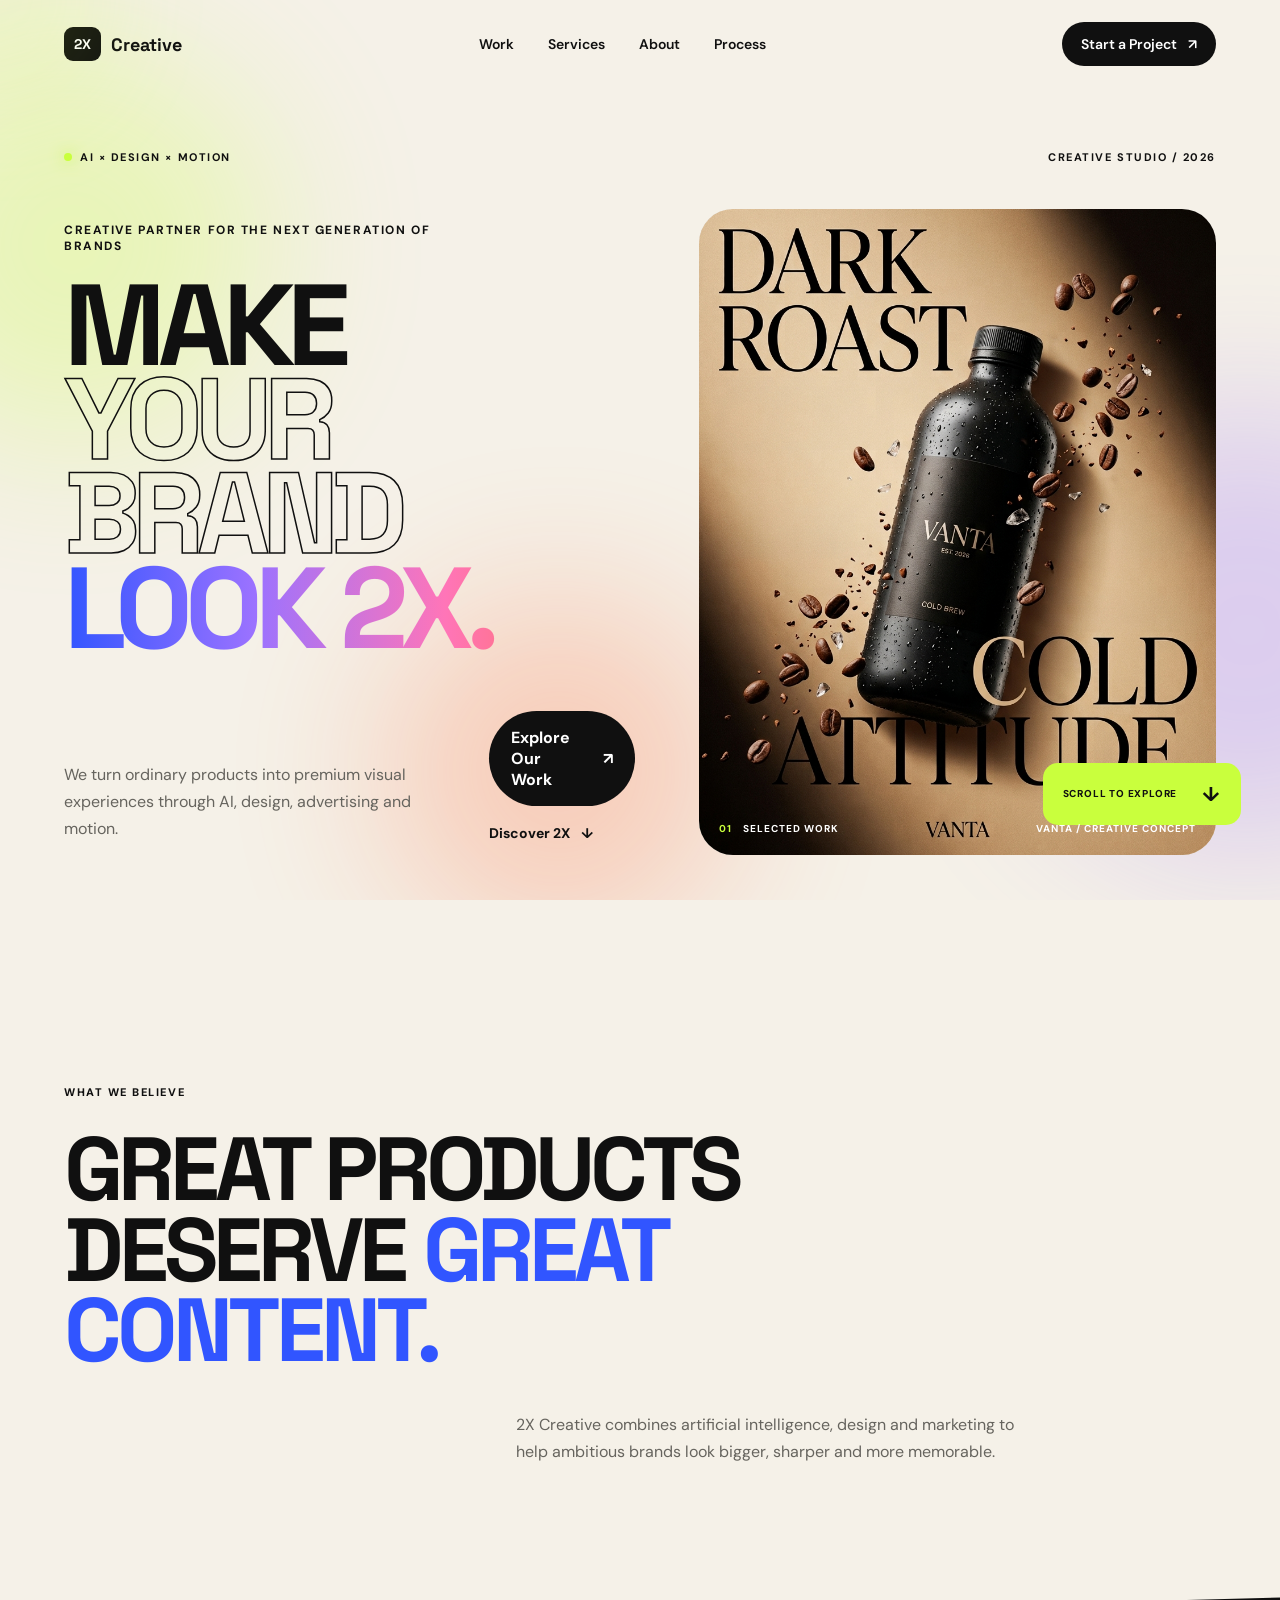
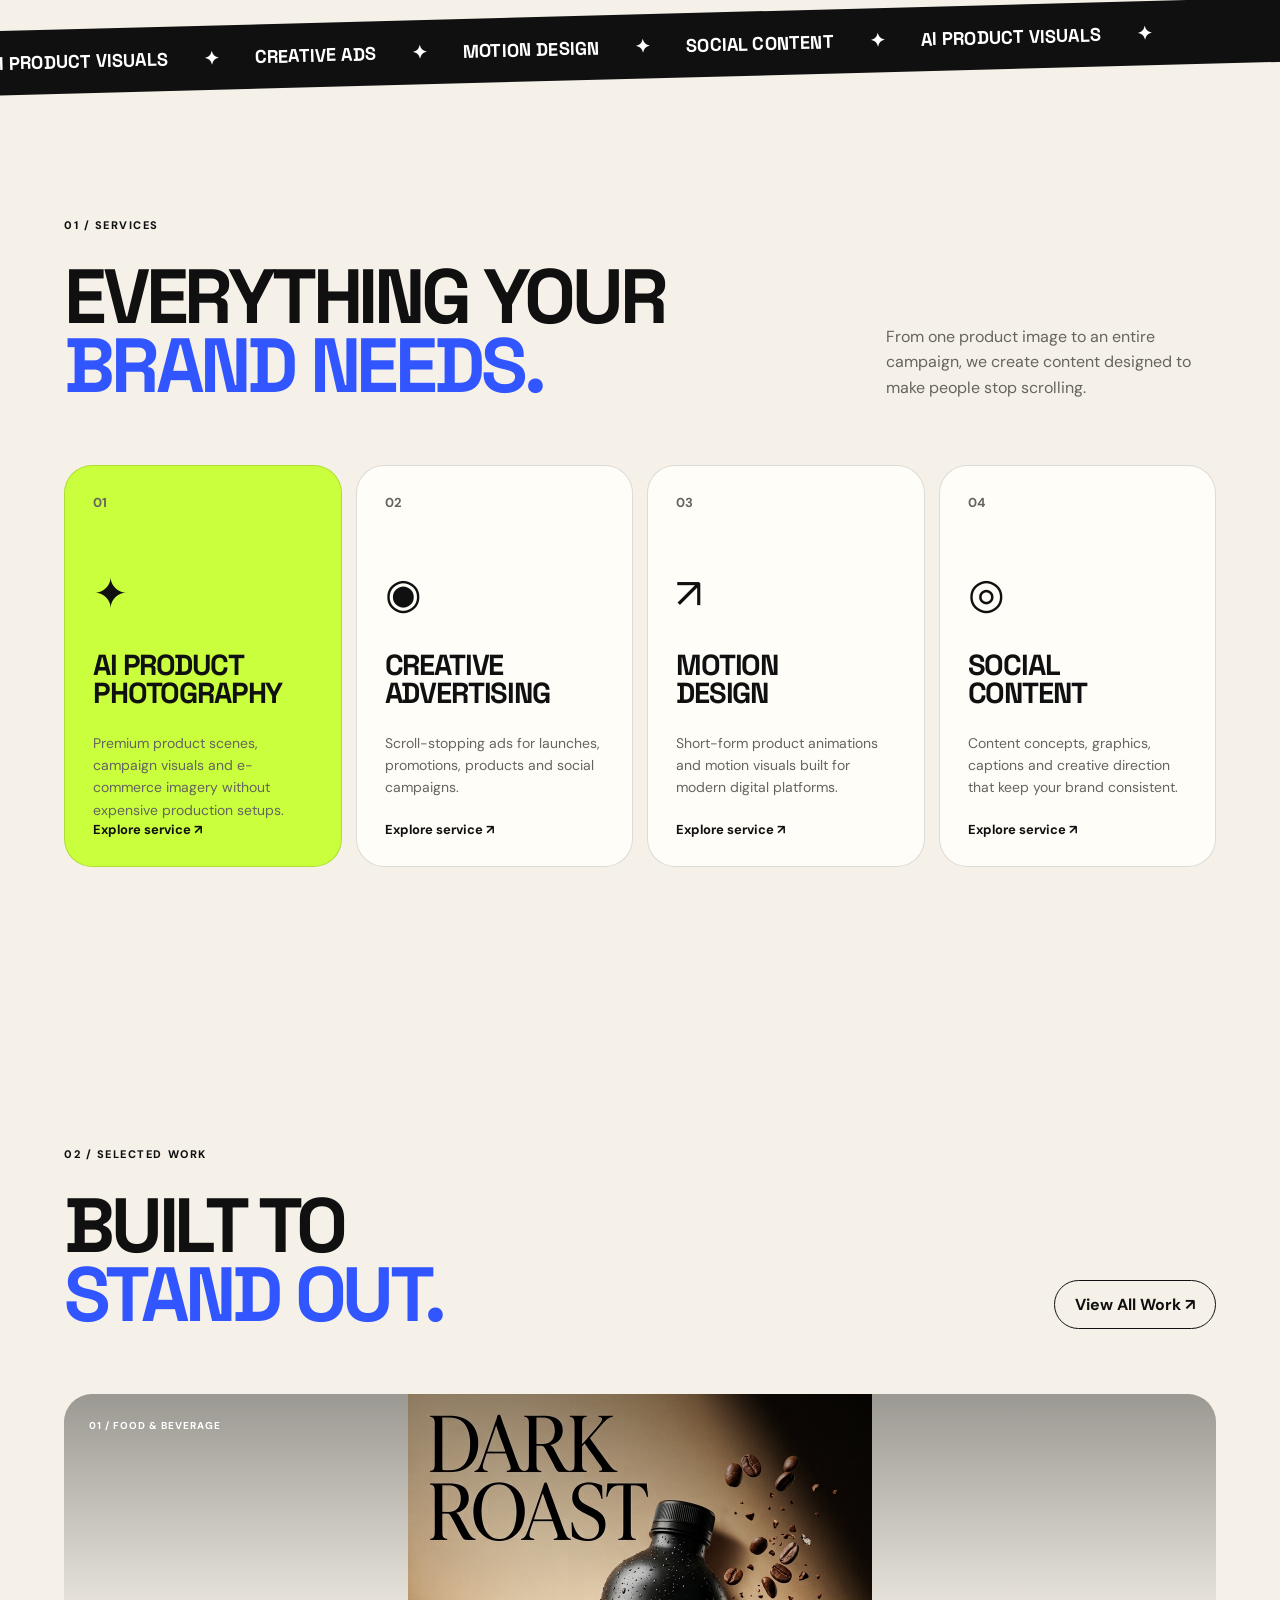
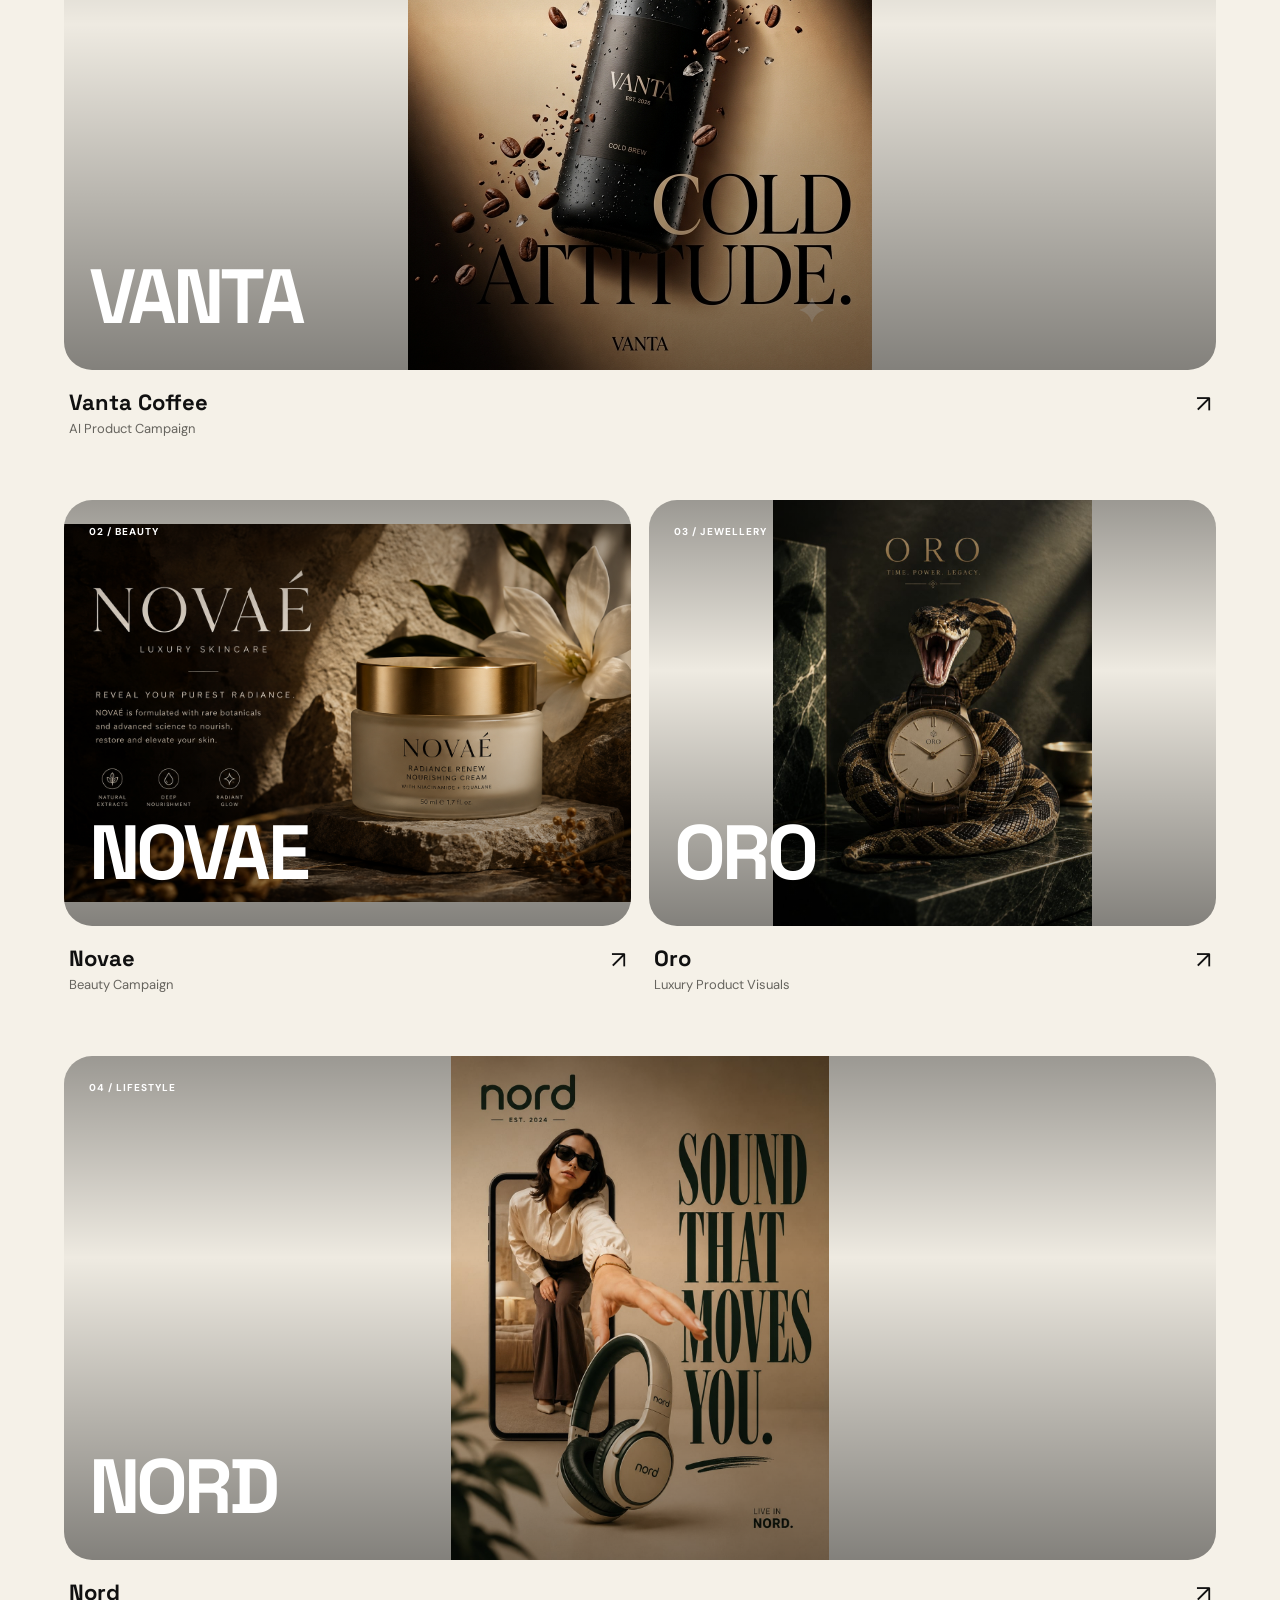
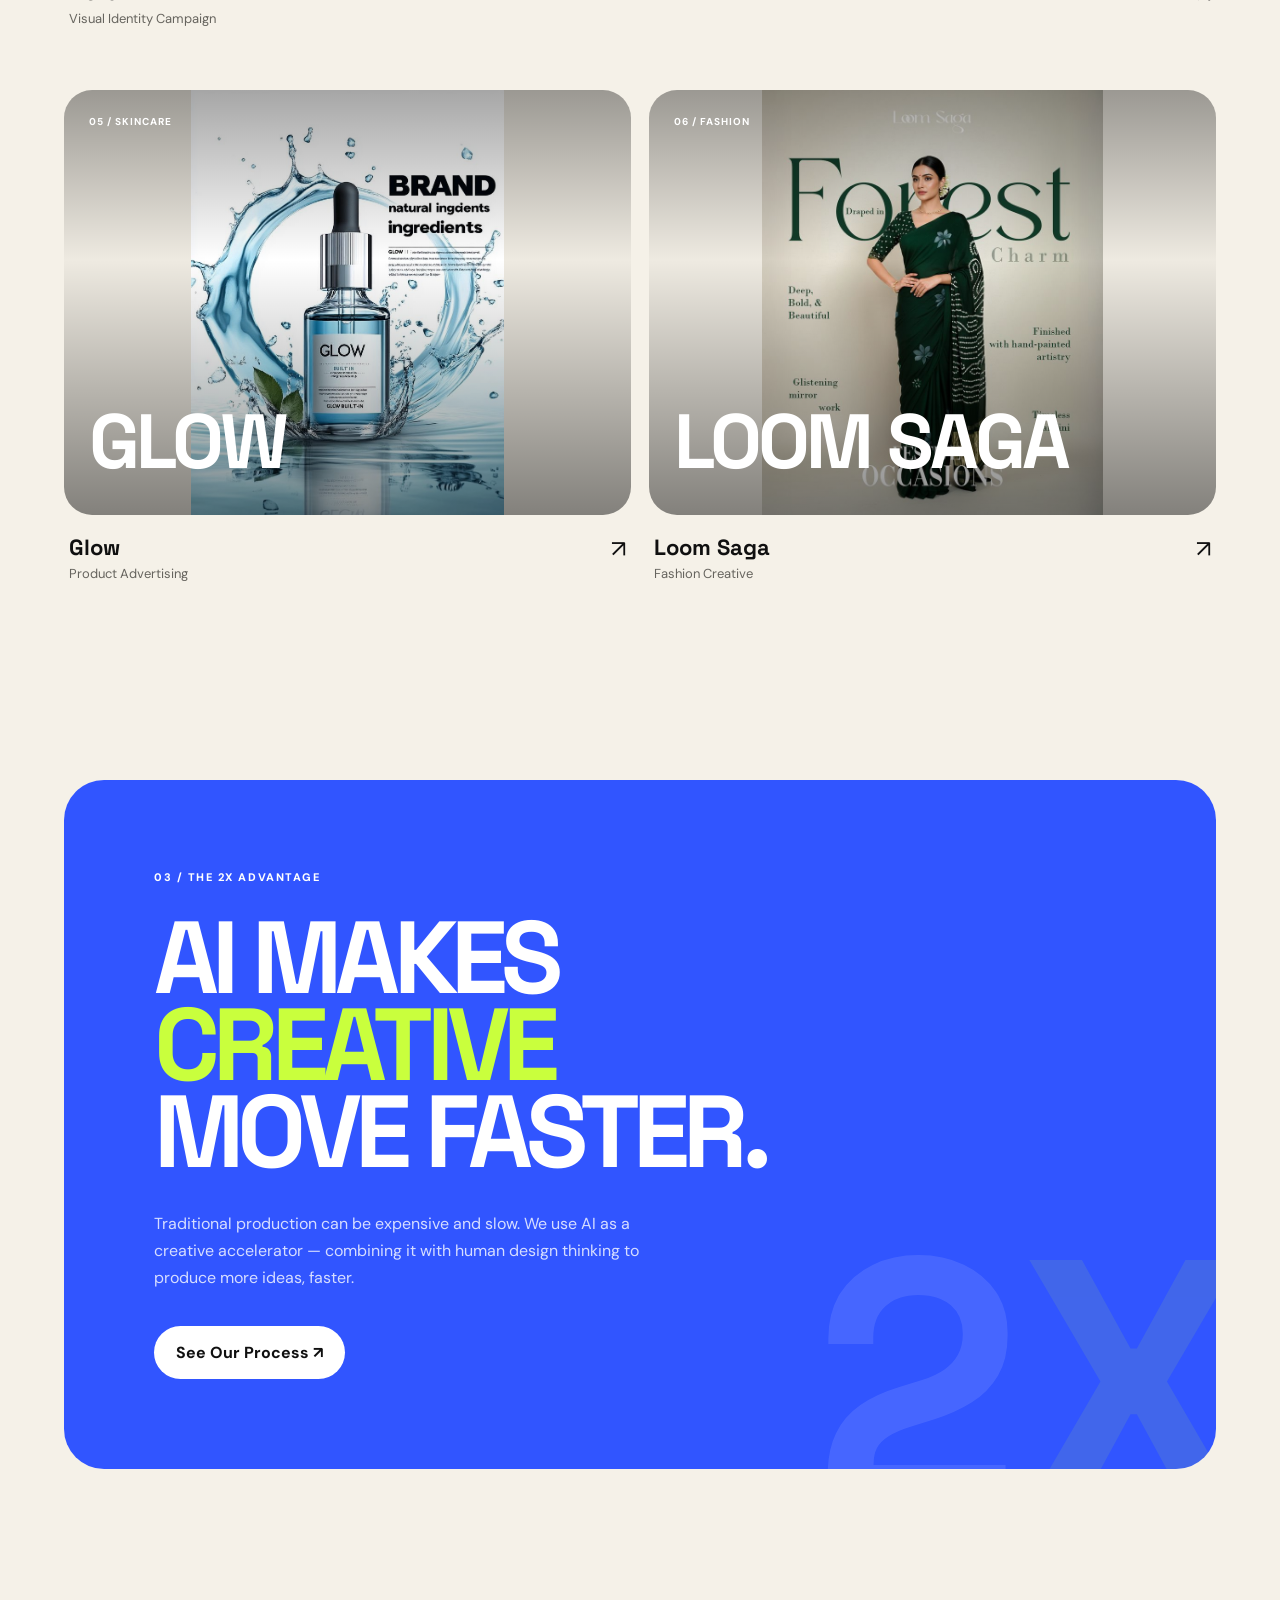
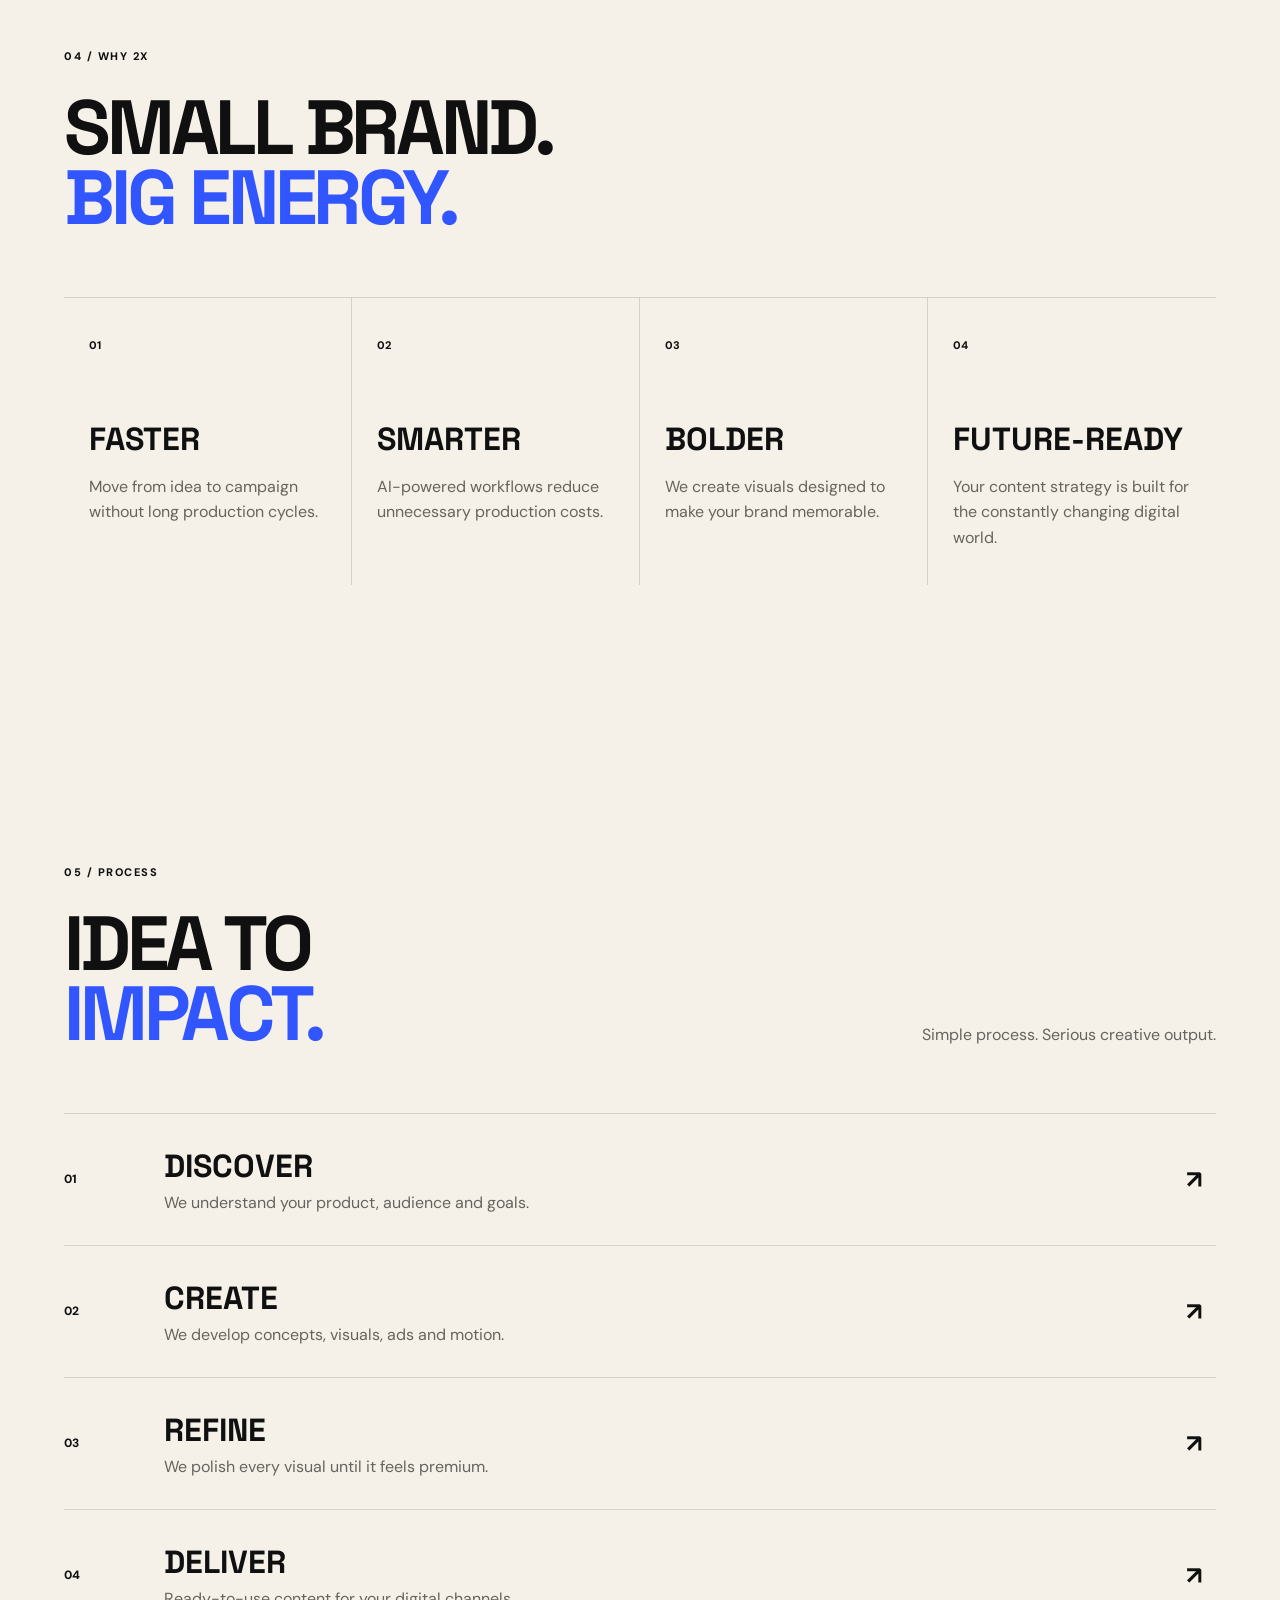
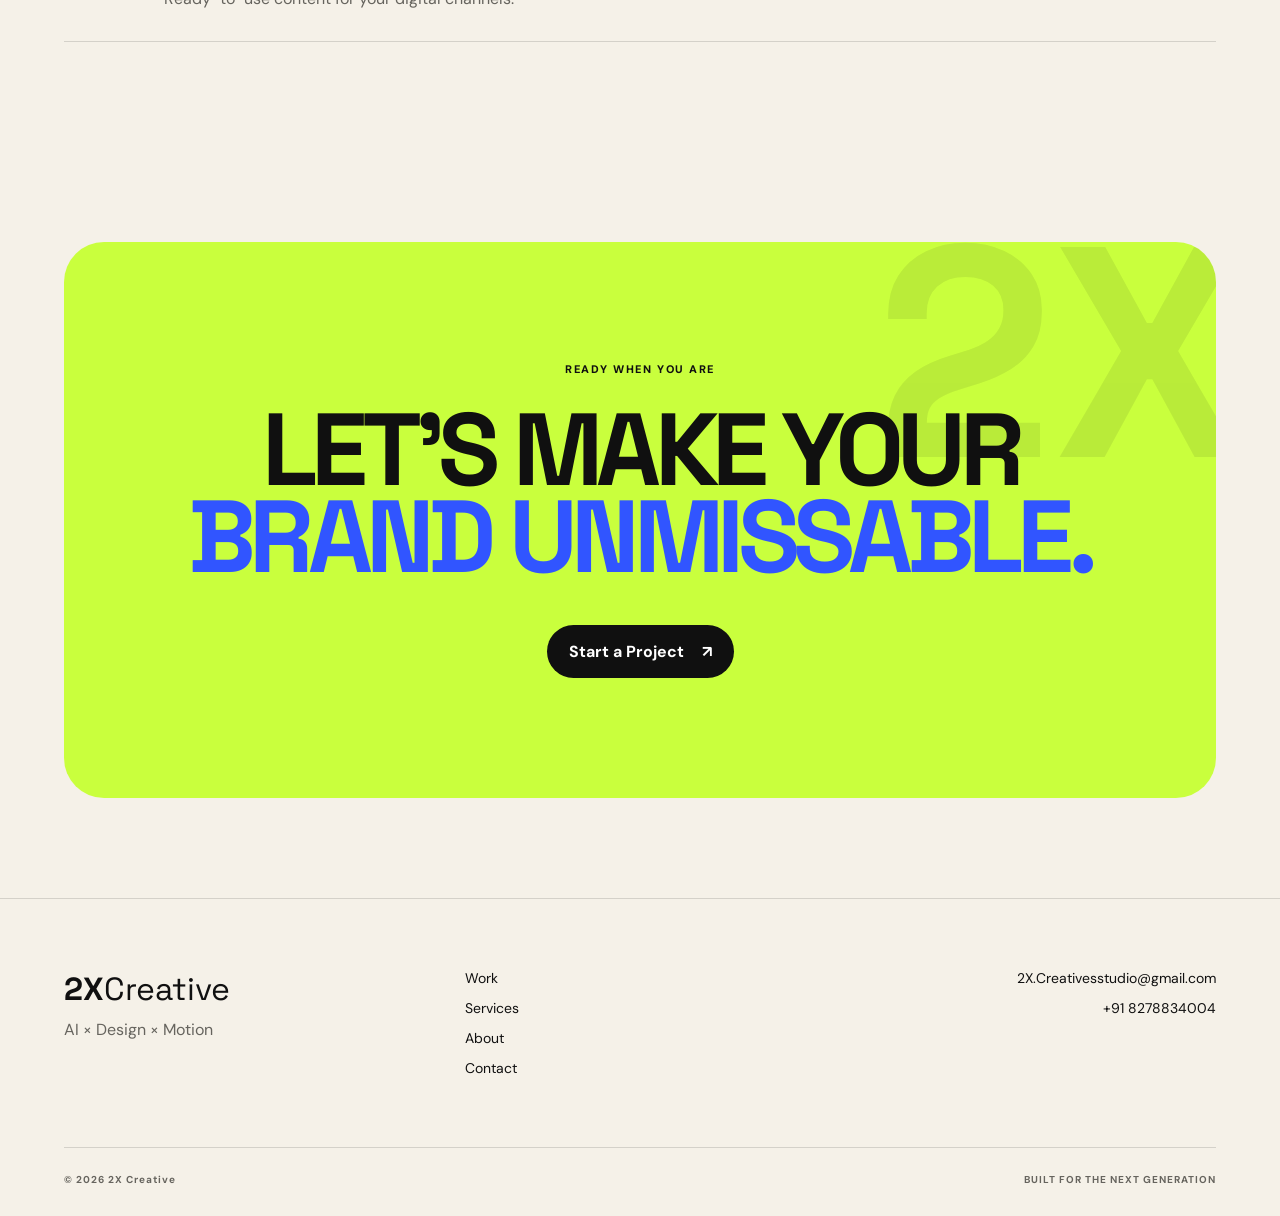
==== index.html @ 7e319ab5 "Initial 2X Creative website" ====
<!DOCTYPE html>
<html lang="en">
<head>
    <meta charset="UTF-8">
    <meta name="viewport" content="width=device-width, initial-scale=1.0">

    <title>2X Creative — Make Your Brand Look 2X</title>

    <meta name="description"
        content="2X Creative creates premium AI-powered product visuals, advertising, motion and social content for ambitious brands.">

    <link rel="stylesheet" href="style.css">

    <link rel="preconnect" href="https://fonts.googleapis.com">
    <link rel="preconnect" href="https://fonts.gstatic.com" crossorigin>

    <link href="https://fonts.googleapis.com/css2?family=DM+Sans:wght@400;500;600;700&family=Space+Grotesk:wght@400;500;600;700&display=swap"
        rel="stylesheet">
</head>

<body>

<!-- BACKGROUND -->
<div class="page-bg">
    <div class="gradient-orb orb-one"></div>
    <div class="gradient-orb orb-two"></div>
    <div class="gradient-orb orb-three"></div>
</div>

<div class="cursor-glow"></div>


<!-- NAVBAR -->
<header class="navbar">

    <a href="index.html" class="brand">
        <span class="brand-mark">2X</span>
        <span class="brand-name">Creative</span>
    </a>

    <nav class="nav-links">
        <a href="Pages/work.html">Work</a>
        <a href="Pages/services.html">Services</a>
        <a href="Pages/about.html">About</a>
        <a href="Pages/process.html">Process</a>
    </nav>

    <a href="Pages/contact.html" class="nav-cta">
        Start a Project <span>↗</span>
    </a>

    <button class="menu-button" aria-label="Open menu">
        <span></span>
        <span></span>
    </button>

</header>


<!-- MOBILE MENU -->
<div class="mobile-menu">

    <a href="Pages/work.html">Work</a>
    <a href="Pages/services.html">Services</a>
    <a href="Pages/about.html">About</a>
    <a href="Pages/process.html">Process</a>
    <a href="Pages/contact.html">Start a Project ↗</a>

</div>


<main>

<!-- HERO -->
<section class="hero">

    <div class="hero-top">

        <div class="eyebrow">
            <span class="status-dot"></span>
            AI × DESIGN × MOTION
        </div>

        <div class="hero-location">
            CREATIVE STUDIO / 2026
        </div>

    </div>


    <div class="hero-main">

        <div class="hero-copy">

            <p class="hero-kicker">
                CREATIVE PARTNER FOR THE NEXT GENERATION OF BRANDS
            </p>

            <h1 class="hero-title">
                MAKE
                <span class="outline">YOUR BRAND</span>
                <span class="gradient-text">LOOK 2X.</span>
            </h1>


            <div class="hero-bottom">

                <p class="hero-description">
                    We turn ordinary products into premium visual experiences
                    through AI, design, advertising and motion.
                </p>

                <div class="hero-actions">

                    <a href="Pages/work.html" class="button button-dark">
                        Explore Our Work
                        <span>↗</span>
                    </a>

                    <a href="#services" class="text-link">
                        Discover 2X
                        <span>↓</span>
                    </a>

                </div>

            </div>

        </div>


        <!-- HERO IMAGE -->
        <div class="hero-visual">

            <div class="hero-image-frame">

                <img
                    src="Assets/vanta/hero.png"
                    alt="Vanta Coffee creative campaign"
                    class="hero-image"
                >

                <div class="image-label image-label-left">
                    <span>01</span>
                    SELECTED WORK
                </div>

                <div class="image-label image-label-right">
                    VANTA / CREATIVE CONCEPT
                </div>

            </div>


            <div class="hero-floating-card">
                <span>SCROLL TO EXPLORE</span>
                <span class="scroll-arrow">↓</span>
            </div>

        </div>

    </div>

</section>



<!-- BIG STATEMENT -->
<section class="statement reveal">

    <p class="section-label">WHAT WE BELIEVE</p>

    <h2>
        GREAT PRODUCTS
        DESERVE
        <span>GREAT CONTENT.</span>
    </h2>

    <p class="statement-description">
        2X Creative combines artificial intelligence, design and marketing
        to help ambitious brands look bigger, sharper and more memorable.
    </p>

</section>



<!-- MARQUEE -->
<section class="marquee">

    <div class="marquee-track">

        <span>AI PRODUCT VISUALS</span>
        <span>✦</span>
        <span>CREATIVE ADS</span>
        <span>✦</span>
        <span>MOTION DESIGN</span>
        <span>✦</span>
        <span>SOCIAL CONTENT</span>
        <span>✦</span>
        <span>AI PRODUCT VISUALS</span>
        <span>✦</span>

    </div>

</section>



<!-- SERVICES -->
<section class="services-section reveal" id="services">

    <div class="section-heading">

        <div>
            <p class="section-label">01 / SERVICES</p>

            <h2>
                EVERYTHING YOUR
                <span>BRAND NEEDS.</span>
            </h2>
        </div>

        <p class="section-side-text">
            From one product image to an entire campaign,
            we create content designed to make people stop scrolling.
        </p>

    </div>


    <div class="services-grid">

        <article class="service-card service-card-large">

            <div class="service-number">01</div>

            <div class="service-icon">✦</div>

            <h3>AI PRODUCT<br>PHOTOGRAPHY</h3>

            <p>
                Premium product scenes, campaign visuals and
                e-commerce imagery without expensive production setups.
            </p>

            <a href="Pages/services.html">
                Explore service ↗
            </a>

        </article>


        <article class="service-card">

            <div class="service-number">02</div>

            <div class="service-icon">◉</div>

            <h3>CREATIVE<br>ADVERTISING</h3>

            <p>
                Scroll-stopping ads for launches, promotions,
                products and social campaigns.
            </p>

            <a href="Pages/services.html">
                Explore service ↗
            </a>

        </article>


        <article class="service-card">

            <div class="service-number">03</div>

            <div class="service-icon">↗</div>

            <h3>MOTION<br>DESIGN</h3>

            <p>
                Short-form product animations and motion visuals
                built for modern digital platforms.
            </p>

            <a href="Pages/services.html">
                Explore service ↗
            </a>

        </article>


        <article class="service-card">

            <div class="service-number">04</div>

            <div class="service-icon">◎</div>

            <h3>SOCIAL<br>CONTENT</h3>

            <p>
                Content concepts, graphics, captions and creative
                direction that keep your brand consistent.
            </p>

            <a href="Pages/services.html">
                Explore service ↗
            </a>

        </article>

    </div>

</section>



<!-- WORK -->
<section class="work-section reveal">

    <div class="section-heading">

        <div>
            <p class="section-label">02 / SELECTED WORK</p>

            <h2>
                BUILT TO
                <span>STAND OUT.</span>
            </h2>
        </div>

        <a href="Pages/work.html" class="outline-button">
            View All Work ↗
        </a>

    </div>


    <div class="portfolio-grid">


        <!-- VANTA -->
        <a href="Pages/Vanta.html" class="portfolio-card portfolio-large">

            <div class="portfolio-image">

                <img
                    src="Assets/vanta/hero.png"
                    alt="Vanta Coffee campaign"
                >

                <div class="portfolio-overlay">

                    <span>01 / FOOD & BEVERAGE</span>

                    <strong>VANTA</strong>

                </div>

            </div>

            <div class="portfolio-info">

                <div>
                    <h3>Vanta Coffee</h3>
                    <p>AI Product Campaign</p>
                </div>

                <span>↗</span>

            </div>

        </a>



        <!-- NOVAE -->
        <a href="Pages/novae.html" class="portfolio-card">

            <div class="portfolio-image">

                <img
                    src="Assets/novae/hero.png"
                    alt="Novae campaign"
                >

                <div class="portfolio-overlay">

                    <span>02 / BEAUTY</span>

                    <strong>NOVAE</strong>

                </div>

            </div>

            <div class="portfolio-info">

                <div>
                    <h3>Novae</h3>
                    <p>Beauty Campaign</p>
                </div>

                <span>↗</span>

            </div>

        </a>



        <!-- ORO -->
        <a href="Pages/Oro.html" class="portfolio-card">

            <div class="portfolio-image">

                <img
                    src="Assets/oro/ORO.jpeg"
                    alt="Oro campaign"
                >

                <div class="portfolio-overlay">

                    <span>03 / JEWELLERY</span>

                    <strong>ORO</strong>

                </div>

            </div>

            <div class="portfolio-info">

                <div>
                    <h3>Oro</h3>
                    <p>Luxury Product Visuals</p>
                </div>

                <span>↗</span>

            </div>

        </a>



        <!-- NORD -->
        <a href="Pages/Nord.html" class="portfolio-card portfolio-wide">

            <div class="portfolio-image">

                <img
                    src="Assets/nord/hero.jpeg"
                    alt="Nord campaign"
                >

                <div class="portfolio-overlay">

                    <span>04 / LIFESTYLE</span>

                    <strong>NORD</strong>

                </div>

            </div>

            <div class="portfolio-info">

                <div>
                    <h3>Nord</h3>
                    <p>Visual Identity Campaign</p>
                </div>

                <span>↗</span>

            </div>

        </a>



        <!-- GLOW -->
        <a href="Pages/Glow.html" class="portfolio-card">

            <div class="portfolio-image">

                <img
                    src="Assets/glow/hero.jpg"
                    alt="Glow campaign"
                >

                <div class="portfolio-overlay">

                    <span>05 / SKINCARE</span>

                    <strong>GLOW</strong>

                </div>

            </div>

            <div class="portfolio-info">

                <div>
                    <h3>Glow</h3>
                    <p>Product Advertising</p>
                </div>

                <span>↗</span>

            </div>

        </a>



        <!-- LOOM SAGA -->
        <a href="Pages/Loom saga.html" class="portfolio-card">

            <div class="portfolio-image">

                <img
                    src="Assets/loom saga/hero.jpg"
                    alt="Loom Saga campaign"
                >

                <div class="portfolio-overlay">

                    <span>06 / FASHION</span>

                    <strong>LOOM SAGA</strong>

                </div>

            </div>

            <div class="portfolio-info">

                <div>
                    <h3>Loom Saga</h3>
                    <p>Fashion Creative</p>
                </div>

                <span>↗</span>

            </div>

        </a>

    </div>

</section>



<!-- AI ADVANTAGE -->
<section class="ai-section reveal">

    <div class="ai-content">

        <p class="section-label">03 / THE 2X ADVANTAGE</p>

        <h2>
            AI MAKES
            <span>CREATIVE</span>
            MOVE FASTER.
        </h2>

        <p>
            Traditional production can be expensive and slow.
            We use AI as a creative accelerator — combining it with
            human design thinking to produce more ideas, faster.
        </p>

        <a href="Pages/process.html" class="button button-light">
            See Our Process ↗
        </a>

    </div>


    <div class="ai-number">
        2<span>X</span>
    </div>

</section>



<!-- WHY 2X -->
<section class="why-section reveal">

    <div class="section-heading">

        <div>
            <p class="section-label">04 / WHY 2X</p>

            <h2>
                SMALL BRAND.
                <span>BIG ENERGY.</span>
            </h2>
        </div>

    </div>


    <div class="why-grid">

        <div class="why-card">

            <span>01</span>

            <h3>FASTER</h3>

            <p>
                Move from idea to campaign without long production cycles.
            </p>

        </div>


        <div class="why-card">

            <span>02</span>

            <h3>SMARTER</h3>

            <p>
                AI-powered workflows reduce unnecessary production costs.
            </p>

        </div>


        <div class="why-card">

            <span>03</span>

            <h3>BOLDER</h3>

            <p>
                We create visuals designed to make your brand memorable.
            </p>

        </div>


        <div class="why-card">

            <span>04</span>

            <h3>FUTURE-READY</h3>

            <p>
                Your content strategy is built for the constantly changing
                digital world.
            </p>

        </div>

    </div>

</section>



<!-- PROCESS -->
<section class="process-section reveal">

    <div class="section-heading">

        <div>
            <p class="section-label">05 / PROCESS</p>

            <h2>
                IDEA TO
                <span>IMPACT.</span>
            </h2>
        </div>

        <p class="section-side-text">
            Simple process. Serious creative output.
        </p>

    </div>


    <div class="process-list">

        <div class="process-item">

            <span>01</span>

            <div>
                <h3>DISCOVER</h3>
                <p>
                    We understand your product, audience and goals.
                </p>
            </div>

            <strong>↗</strong>

        </div>


        <div class="process-item">

            <span>02</span>

            <div>
                <h3>CREATE</h3>
                <p>
                    We develop concepts, visuals, ads and motion.
                </p>
            </div>

            <strong>↗</strong>

        </div>


        <div class="process-item">

            <span>03</span>

            <div>
                <h3>REFINE</h3>
                <p>
                    We polish every visual until it feels premium.
                </p>
            </div>

            <strong>↗</strong>

        </div>


        <div class="process-item">

            <span>04</span>

            <div>
                <h3>DELIVER</h3>
                <p>
                    Ready-to-use content for your digital channels.
                </p>
            </div>

            <strong>↗</strong>

        </div>

    </div>

</section>



<!-- CTA -->
<section class="final-cta reveal">

    <div class="cta-decoration">2X</div>

    <p class="section-label">READY WHEN YOU ARE</p>

    <h2>
        LET'S MAKE YOUR
        <span>BRAND UNMISSABLE.</span>
    </h2>

    <a href="Pages/contact.html" class="button button-dark">
        Start a Project
        <span>↗</span>
    </a>

</section>

</main>



<!-- FOOTER -->
<footer class="footer">

    <div class="footer-top">

        <div>

            <div class="footer-brand">
                2X<span>Creative</span>
            </div>

            <p>
                AI × Design × Motion
            </p>

        </div>


        <div class="footer-links">

            <a href="Pages/work.html">Work</a>
            <a href="Pages/services.html">Services</a>
            <a href="Pages/about.html">About</a>
            <a href="Pages/contact.html">Contact</a>

        </div>


        <div class="footer-contact">

            <a href="mailto:2X.Creativesstudio@gmail.com">
                2X.Creativesstudio@gmail.com
            </a>

            <a href="tel:8278834004">
                +91 8278834004
            </a>

        </div>

    </div>


    <div class="footer-bottom">

        <span>
            © <span id="year"></span> 2X Creative
        </span>

        <span>
            BUILT FOR THE NEXT GENERATION
        </span>

    </div>

</footer>


<script src="script.js"></script>

</body>
</html>
---- style.css ----
:root {
    --bg: #f5f1e8;
    --paper: #fffdf8;
    --ink: #101010;
    --muted: #66645e;
    --line: rgba(16,16,16,.14);

    --lime: #c9ff3d;
    --blue: #3155ff;
    --orange: #ff7043;
    --violet: #9b72ff;
    --pink: #ff75b8;

    --radius: 28px;
    --radius-small: 16px;

    --font-body: "DM Sans", sans-serif;
    --font-display: "Space Grotesk", sans-serif;
}


* {
    margin: 0;
    padding: 0;
    box-sizing: border-box;
}


html {
    scroll-behavior: smooth;
}


body {
    background: var(--bg);
    color: var(--ink);
    font-family: var(--font-body);
    overflow-x: hidden;
}


img {
    display: block;
    width: 100%;
}


a {
    color: inherit;
    text-decoration: none;
}


button {
    font-family: inherit;
}


.page-bg {
    position: fixed;
    inset: 0;
    z-index: -10;
    overflow: hidden;
    pointer-events: none;
}


.gradient-orb {
    position: absolute;
    border-radius: 50%;
    filter: blur(80px);
    opacity: .28;
}


.orb-one {
    width: 400px;
    height: 400px;
    background: var(--lime);
    top: 5%;
    left: -10%;
}


.orb-two {
    width: 450px;
    height: 450px;
    background: var(--violet);
    top: 45%;
    right: -15%;
}


.orb-three {
    width: 350px;
    height: 350px;
    background: var(--orange);
    bottom: -5%;
    left: 30%;
}


.cursor-glow {
    position: fixed;
    width: 220px;
    height: 220px;
    border-radius: 50%;
    background: rgba(201,255,61,.12);
    filter: blur(50px);
    pointer-events: none;
    transform: translate(-50%,-50%);
    z-index: 100;
}


.navbar {
    position: fixed;
    top: 0;
    left: 0;
    width: 100%;
    padding: 22px 5vw;

    display: flex;
    align-items: center;
    justify-content: space-between;

    z-index: 50;

    transition: .3s ease;
}


.navbar.scrolled {
    background: rgba(245,241,232,.85);
    backdrop-filter: blur(18px);
    border-bottom: 1px solid var(--line);
}


.brand {
    display: flex;
    align-items: center;
    gap: 10px;
    font-family: var(--font-display);
    font-weight: 700;
}


.brand-mark {
    background: var(--ink);
    color: white;
    padding: 8px 10px;
    border-radius: 9px;
    font-size: 14px;
}


.brand-name {
    font-size: 18px;
}


.nav-links {
    display: flex;
    gap: 34px;
}


.nav-links a {
    font-size: 14px;
    font-weight: 600;
    transition: .25s;
}


.nav-links a:hover {
    opacity: .55;
}


.nav-cta {
    background: var(--ink);
    color: white;
    padding: 13px 19px;
    border-radius: 50px;
    font-size: 14px;
    font-weight: 600;
}


.nav-cta span {
    margin-left: 8px;
}


.menu-button {
    display: none;
    border: 0;
    background: transparent;
    width: 38px;
    height: 38px;
}


.menu-button span {
    display: block;
    width: 25px;
    height: 2px;
    background: var(--ink);
    margin: 6px auto;
}


.mobile-menu {
    display: none;
}


.hero {
    padding: 150px 5vw 80px;
    min-height: 100vh;
}


.hero-top {
    display: flex;
    justify-content: space-between;
    align-items: center;
    margin-bottom: 45px;
}


.eyebrow,
.hero-location {
    font-size: 11px;
    font-weight: 700;
    letter-spacing: .14em;
}


.eyebrow {
    display: flex;
    align-items: center;
    gap: 8px;
}


.status-dot {
    width: 8px;
    height: 8px;
    background: var(--lime);
    border-radius: 50%;
    box-shadow: 0 0 15px var(--lime);
}


.hero-main {
    display: grid;
    grid-template-columns: 1.05fr .95fr;
    gap: 5vw;
    align-items: center;
}


.hero-kicker {
    max-width: 400px;
    font-size: 12px;
    font-weight: 700;
    letter-spacing: .13em;
    margin-bottom: 25px;
}


.hero-title {
    font-family: var(--font-display);
    font-size: clamp(65px, 9vw, 150px);
    line-height: .82;
    letter-spacing: -.07em;
    font-weight: 700;
}


.hero-title span {
    display: block;
}


.outline {
    color: transparent;
    -webkit-text-stroke: 1.5px var(--ink);
}


.gradient-text {
    background: linear-gradient(
        90deg,
        var(--blue),
        var(--violet),
        var(--pink),
        var(--orange)
    );

    -webkit-background-clip: text;
    background-clip: text;
    color: transparent;
}


.hero-bottom {
    margin-top: 55px;
    display: flex;
    gap: 35px;
    align-items: flex-end;
}


.hero-description {
    max-width: 390px;
    color: var(--muted);
    line-height: 1.7;
}


.hero-actions {
    display: flex;
    flex-direction: column;
    gap: 18px;
    align-items: flex-start;
}


.button {
    display: inline-flex;
    align-items: center;
    gap: 18px;
    padding: 16px 22px;
    border-radius: 50px;
    font-weight: 700;
    transition: transform .3s, box-shadow .3s;
}


.button:hover {
    transform: translateY(-4px);
}


.button-dark {
    background: var(--ink);
    color: white;
}


.button-light {
    background: white;
    color: var(--ink);
}


.text-link {
    font-weight: 700;
    font-size: 14px;
}


.text-link span {
    margin-left: 8px;
}


.hero-visual {
    position: relative;
}


.hero-image-frame {
    position: relative;
    overflow: hidden;
    border-radius: 34px;
    aspect-ratio: 4 / 5;
    background: #ddd;
}


.hero-image {
    width: 100%;
    height: 100%;
    object-fit: contain;
    background: #eeeae1;
    transition: transform .8s ease;
}
  


.hero-image-frame:hover .hero-image {
    transform: scale(1.05);
}


.image-label {
    position: absolute;
    bottom: 20px;
    color: white;
    font-size: 10px;
    font-weight: 700;
    letter-spacing: .1em;
    z-index: 2;
}


.image-label-left {
    left: 20px;
}


.image-label-left span {
    color: var(--lime);
    margin-right: 8px;
}


.image-label-right {
    right: 20px;
}


.hero-floating-card {
    position: absolute;
    right: -25px;
    bottom: 30px;
    background: var(--lime);
    padding: 18px 20px;
    border-radius: 15px;
    font-size: 10px;
    font-weight: 800;
    letter-spacing: .08em;
    display: flex;
    gap: 25px;
    align-items: center;
}


.scroll-arrow {
    font-size: 20px;
}


.statement {
    padding: 150px 5vw;
    max-width: 1100px;
}


.section-label {
    font-size: 11px;
    font-weight: 800;
    letter-spacing: .14em;
    margin-bottom: 30px;
}


.statement h2 {
    font-family: var(--font-display);
    font-size: clamp(45px, 7vw, 100px);
    line-height: .9;
    letter-spacing: -.055em;
}


.statement h2 span {
    color: var(--blue);
}


.statement-description {
    margin-top: 40px;
    max-width: 520px;
    margin-left: auto;
    color: var(--muted);
    line-height: 1.7;
}


.marquee {
    overflow: hidden;
    background: var(--ink);
    color: white;
    padding: 20px 0;
    transform: rotate(-1.5deg) scale(1.02);
}


.marquee-track {
    display: flex;
    gap: 35px;
    white-space: nowrap;
    animation: marquee 25s linear infinite;
    font-family: var(--font-display);
    font-weight: 700;
    font-size: 18px;
}


@keyframes marquee {
    from {
        transform: translateX(0);
    }

    to {
        transform: translateX(-50%);
    }
}


.services-section,
.work-section,
.why-section,
.process-section {
    padding: 140px 5vw;
}


.section-heading {
    display: flex;
    justify-content: space-between;
    align-items: flex-end;
    gap: 40px;
    margin-bottom: 65px;
}


.section-heading h2 {
    font-family: var(--font-display);
    font-size: clamp(48px, 6vw, 90px);
    line-height: .9;
    letter-spacing: -.055em;
}


.section-heading h2 span {
    display: block;
    color: var(--blue);
}


.section-side-text {
    max-width: 330px;
    color: var(--muted);
    line-height: 1.6;
}


.services-grid {
    display: grid;
    grid-template-columns: repeat(4, 1fr);
    gap: 14px;
}


.service-card {
    min-height: 400px;
    background: var(--paper);
    border: 1px solid var(--line);
    border-radius: var(--radius);
    padding: 28px;
    display: flex;
    flex-direction: column;
    transition: .35s;
}


.service-card:hover {
    transform: translateY(-8px) rotate(-.5deg);
}


.service-card-large {
    background: var(--lime);
}


.service-number {
    font-size: 12px;
    font-weight: 700;
}


.service-icon {
    font-size: 42px;
    margin: 55px 0 30px;
}


.service-card h3 {
    font-family: var(--font-display);
    font-size: 29px;
    line-height: .95;
    letter-spacing: -.04em;
}


.service-card p {
    margin-top: 25px;
    color: var(--muted);
    line-height: 1.6;
    font-size: 14px;
}


.service-card a {
    margin-top: auto;
    font-size: 13px;
    font-weight: 700;
}


.portfolio-grid {
    display: grid;
    grid-template-columns: repeat(2, 1fr);
    gap: 45px 18px;
}


.portfolio-card {
    display: block;
}


.portfolio-large,
.portfolio-wide {
    grid-column: span 2;
}


.portfolio-image {
    position: relative;
    overflow: hidden;
    border-radius: var(--radius);
    aspect-ratio: 4 / 3;
    background: #eeeae1;
}

.portfolio-large .portfolio-image {
    aspect-ratio: 16 / 8;
}


.portfolio-wide .portfolio-image {
    aspect-ratio: 16 / 7;
}

.portfolio-image img {
    width: 100%;
    height: 100%;
    object-fit: contain;
    background: #eeeae1;
    transition: transform .7s ease;
}



.portfolio-card:hover img {
    transform: scale(1.06);
}


.portfolio-overlay {
    position: absolute;
    inset: 0;
    padding: 25px;
    display: flex;
    flex-direction: column;
    justify-content: space-between;
    color: white;
    background: linear-gradient(
        to bottom,
        rgba(0,0,0,.35),
        transparent 40%,
        rgba(0,0,0,.45)
    );
}


.portfolio-overlay span {
    font-size: 10px;
    font-weight: 700;
    letter-spacing: .1em;
}


.portfolio-overlay strong {
    font-family: var(--font-display);
    font-size: clamp(40px, 6vw, 90px);
    letter-spacing: -.05em;
}


.portfolio-info {
    display: flex;
    justify-content: space-between;
    padding: 18px 5px;
}


.portfolio-info h3 {
    font-family: var(--font-display);
    font-size: 22px;
}


.portfolio-info p {
    color: var(--muted);
    font-size: 13px;
    margin-top: 4px;
}


.portfolio-info > span {
    font-size: 24px;
}


.outline-button {
    border: 1px solid var(--ink);
    border-radius: 50px;
    padding: 13px 20px;
    font-weight: 700;
    transition: .3s;
}


.outline-button:hover {
    background: var(--ink);
    color: white;
}


.ai-section {
    margin: 40px 5vw;
    border-radius: 40px;
    background: var(--blue);
    color: white;
    padding: 90px;
    position: relative;
    overflow: hidden;
}


.ai-content {
    position: relative;
    z-index: 2;
    max-width: 650px;
}


.ai-content h2 {
    font-family: var(--font-display);
    font-size: clamp(55px, 8vw, 110px);
    line-height: .85;
    letter-spacing: -.065em;
}


.ai-content h2 span {
    color: var(--lime);
}


.ai-content > p:not(.section-label) {
    margin: 35px 0;
    max-width: 500px;
    line-height: 1.7;
    opacity: .8;
}


.ai-number {
    position: absolute;
    right: -30px;
    bottom: -90px;
    font-family: var(--font-display);
    font-size: 350px;
    line-height: 1;
    font-weight: 700;
    opacity: .1;
}


.ai-number span {
    color: var(--lime);
}


.why-grid {
    display: grid;
    grid-template-columns: repeat(4,1fr);
    border-top: 1px solid var(--line);
}


.why-card {
    padding: 35px 25px;
    border-right: 1px solid var(--line);
    min-height: 260px;
}


.why-card:last-child {
    border-right: 0;
}


.why-card > span {
    font-size: 11px;
    font-weight: 800;
}


.why-card h3 {
    font-family: var(--font-display);
    font-size: 32px;
    margin-top: 65px;
}


.why-card p {
    color: var(--muted);
    line-height: 1.6;
    margin-top: 15px;
}


.process-list {
    border-top: 1px solid var(--line);
}


.process-item {
    display: grid;
    grid-template-columns: 80px 1fr 30px;
    gap: 20px;
    align-items: center;
    padding: 32px 0;
    border-bottom: 1px solid var(--line);
    transition: .3s;
}


.process-item:hover {
    padding-left: 15px;
}


.process-item > span {
    font-size: 12px;
    font-weight: 800;
}


.process-item h3 {
    font-family: var(--font-display);
    font-size: 32px;
}


.process-item p {
    color: var(--muted);
    margin-top: 6px;
}


.process-item strong {
    font-size: 25px;
}


.final-cta {
    margin: 60px 5vw 100px;
    padding: 120px 60px;
    background: var(--lime);
    border-radius: 40px;
    text-align: center;
    position: relative;
    overflow: hidden;
}


.final-cta h2 {
    font-family: var(--font-display);
    font-size: clamp(50px, 8vw, 120px);
    line-height: .85;
    letter-spacing: -.065em;
    max-width: 1000px;
    margin: auto;
}


.final-cta h2 span {
    display: block;
    color: var(--blue);
}


.final-cta .button {
    margin-top: 45px;
}


.cta-decoration {
    position: absolute;
    top: -80px;
    right: -30px;
    font-family: var(--font-display);
    font-size: 300px;
    font-weight: 700;
    opacity: .08;
}


.footer {
    padding: 70px 5vw 30px;
    border-top: 1px solid var(--line);
}


.footer-top {
    display: grid;
    grid-template-columns: 1fr 1fr 1fr;
    gap: 50px;
}


.footer-brand {
    font-family: var(--font-display);
    font-weight: 700;
    font-size: 32px;
}


.footer-brand span {
    font-weight: 400;
}


.footer-top p {
    margin-top: 10px;
    color: var(--muted);
}


.footer-links,
.footer-contact {
    display: flex;
    flex-direction: column;
    gap: 12px;
}


.footer-links a,
.footer-contact a {
    font-size: 14px;
}


.footer-contact {
    align-items: flex-end;
}


.footer-bottom {
    border-top: 1px solid var(--line);
    margin-top: 70px;
    padding-top: 25px;
    display: flex;
    justify-content: space-between;
    font-size: 10px;
    font-weight: 700;
    letter-spacing: .1em;
    color: var(--muted);
}


.reveal {
    opacity: 0;
    transform: translateY(35px);
    transition: opacity .8s ease, transform .8s ease;
}


.reveal.visible {
    opacity: 1;
    transform: translateY(0);
}


/* TABLET */

@media (max-width: 1000px) {

    .nav-links {
        display: none;
    }

    .menu-button {
        display: block;
    }

    .nav-cta {
        display: none;
    }

    .hero-main {
        grid-template-columns: 1fr;
    }

    .hero-visual {
        max-width: 650px;
        margin-left: auto;
    }

    .services-grid {
        grid-template-columns: repeat(2,1fr);
    }

    .why-grid {
        grid-template-columns: repeat(2,1fr);
    }

    .why-card:nth-child(2) {
        border-right: 0;
    }

    .footer-top {
        grid-template-columns: 1fr 1fr;
    }

    .footer-contact {
        align-items: flex-start;
    }
}


/* MOBILE */

@media (max-width: 650px) {

    .navbar {
        padding: 18px 5vw;
    }

    .hero {
        padding-top: 120px;
    }

    .hero-top {
        margin-bottom: 30px;
    }

    .hero-location {
        display: none;
    }

    .hero-title {
        font-size: 17vw;
    }

    .hero-bottom {
        flex-direction: column;
        align-items: flex-start;
        margin-top: 40px;
    }

    .hero-image-frame {
        aspect-ratio: 4 / 5;
    }

    .hero-floating-card {
        right: 10px;
        bottom: 15px;
    }

    .statement,
    .services-section,
    .work-section,
    .why-section,
    .process-section {
        padding: 90px 5vw;
    }

    .statement-description {
        margin-left: 0;
    }

    .section-heading {
        flex-direction: column;
        align-items: flex-start;
    }

    .services-grid {
        grid-template-columns: 1fr;
    }

    .service-card {
        min-height: 340px;
    }

    .portfolio-grid {
        grid-template-columns: 1fr;
    }

    .portfolio-large,
    .portfolio-wide {
        grid-column: span 1;
    }

    .portfolio-large .portfolio-image,
    .portfolio-wide .portfolio-image {
        aspect-ratio: 4 / 3;
    }

    .ai-section {
        margin: 20px 5vw;
        padding: 60px 30px;
    }

    .ai-number {
        font-size: 200px;
    }

    .why-grid {
        grid-template-columns: 1fr;
    }

    .why-card {
        border-right: 0;
        border-bottom: 1px solid var(--line);
    }

    .process-item {
        grid-template-columns: 45px 1fr 20px;
    }

    .process-item h3 {
        font-size: 25px;
    }

    .final-cta {
        margin: 20px 5vw 70px;
        padding: 80px 25px;
    }

    .footer-top {
        grid-template-columns: 1fr;
    }

    .footer-bottom {
        flex-direction: column;
        gap: 10px;
    }

    .cursor-glow {
        display: none;
    }

    .mobile-menu {
        position: fixed;
        top: 70px;
        left: 5vw;
        right: 5vw;
        background: var(--paper);
        border: 1px solid var(--line);
        border-radius: 20px;
        padding: 25px;
        z-index: 45;

        display: flex;
        flex-direction: column;
        gap: 20px;

        opacity: 0;
        transform: translateY(-15px);
        pointer-events: none;
        transition: .3s;
    }

    .mobile-menu.active {
        opacity: 1;
        transform: translateY(0);
        pointer-events: auto;
    }

    .mobile-menu a {
        font-family: var(--font-display);
        font-size: 24px;
        font-weight: 700;
    }
}
/* =========================================
   CASE STUDY PAGES
========================================= */

.case-study {
    padding-top: 120px;
}


.case-hero {
    padding: 50px 5vw 100px;
}


.case-top {
    display: flex;
    justify-content: space-between;
    align-items: center;

    font-size: 11px;
    font-weight: 800;
    letter-spacing: .12em;
}


.back-link {
    transition: .25s;
}


.back-link:hover {
    transform: translateX(-5px);
}


.case-title-wrap {
    max-width: 1100px;
    margin: 100px auto 70px;
}


.case-title-wrap h1 {
    font-family: var(--font-display);
    font-size: clamp(80px, 14vw, 190px);
    line-height: .78;
    letter-spacing: -.08em;
}


.case-title-wrap h1 span {
    display: block;
    color: var(--blue);
}


.case-intro {
    max-width: 520px;
    margin-top: 45px;
    margin-left: auto;

    color: var(--muted);
    line-height: 1.7;
    font-size: 17px;
}


.case-hero-image {
    max-width: 1400px;
    margin: auto;

    border-radius: 35px;
    overflow: hidden;
    background: var(--paper);
}


.case-hero-image img {
    width: 100%;
    height: auto;
    display: block;
}


.case-info {
    margin: 0 5vw;
    padding: 35px 0;

    display: grid;
    grid-template-columns: repeat(4,1fr);

    border-top: 1px solid var(--line);
    border-bottom: 1px solid var(--line);
}


.case-info-item {
    padding: 0 25px;
    border-right: 1px solid var(--line);
}


.case-info-item:first-child {
    padding-left: 0;
}


.case-info-item:last-child {
    border-right: 0;
}


.case-info-item span {
    display: block;

    font-size: 10px;
    font-weight: 800;
    letter-spacing: .12em;

    color: var(--muted);

    margin-bottom: 12px;
}


.case-info-item strong {
    font-size: 14px;
}


.case-text-section {
    padding: 150px 10vw;

    display: grid;
    grid-template-columns: 100px 1fr;
    gap: 60px;
}


.case-number {
    font-family: var(--font-display);
    font-size: 20px;
    font-weight: 700;
}


.case-text-section h2,
.case-strategy h2 {
    font-family: var(--font-display);
    font-size: clamp(50px, 7vw, 100px);
    line-height: .88;
    letter-spacing: -.06em;
}


.case-text-section h2 span,
.case-strategy h2 span {
    color: var(--blue);
}


.case-body {
    max-width: 600px;
    margin-top: 45px;

    color: var(--muted);
    line-height: 1.8;
}


.case-dark {
    margin: 0 5vw;
    padding: 130px 8vw;

    border-radius: 40px;

    background: var(--ink);
    color: white;
}


.case-dark-content {
    max-width: 800px;
}


.case-dark .section-label {
    color: var(--lime);
}


.case-dark h2 {
    font-family: var(--font-display);
    font-size: clamp(60px, 9vw, 130px);
    line-height: .82;
    letter-spacing: -.07em;
}


.case-dark h2 span {
    color: var(--lime);
}


.case-dark p:last-child {
    max-width: 550px;
    margin-top: 40px;

    line-height: 1.7;
    opacity: .7;
}


.case-gallery {
    padding: 120px 5vw;
}


.gallery-main {
    max-width: 1300px;
    margin: auto;

    border-radius: 35px;
    overflow: hidden;
}


.gallery-main img {
    width: 100%;
    height: auto;
}


.case-strategy {
    padding: 120px 10vw;

    display: grid;
    grid-template-columns: 1fr 1fr;
    gap: 100px;
}


.strategy-points {
    border-top: 1px solid var(--line);
}


.strategy-points > div {
    padding: 30px 0;
    border-bottom: 1px solid var(--line);
}


.strategy-points span {
    font-size: 11px;
    font-weight: 800;
}


.strategy-points h3 {
    font-family: var(--font-display);
    font-size: 30px;
    margin-top: 30px;
}


.strategy-points p {
    color: var(--muted);
    line-height: 1.6;
    margin-top: 10px;
    max-width: 400px;
}


.case-final {
    margin: 40px 5vw 100px;

    padding: 120px 40px;

    border-radius: 40px;

    background: var(--lime);

    text-align: center;
}


.case-final h2 {
    font-family: var(--font-display);
    font-size: clamp(55px, 9vw, 130px);
    line-height: .82;
    letter-spacing: -.07em;
}


.case-final h2 span {
    color: var(--blue);
}


.case-final > p:last-child {
    max-width: 500px;
    margin: 35px auto 0;

    line-height: 1.7;
}


.next-project {
    padding: 80px 5vw 140px;
}


.next-project h2 {
    font-family: var(--font-display);
    font-size: clamp(70px, 12vw, 170px);
    line-height: .8;
    letter-spacing: -.07em;

    display: flex;
    justify-content: space-between;

    border-bottom: 2px solid var(--ink);
    padding-bottom: 30px;

    transition: .3s;
}


.next-project h2 span {
    color: var(--blue);
}


.next-project a:hover h2 {
    padding-left: 15px;
}


/* MOBILE CASE STUDY */

@media (max-width: 700px) {

    .case-study {
        padding-top: 90px;
    }


    .case-hero {
        padding: 35px 5vw 70px;
    }


    .case-top span {
        display: none;
    }


    .case-title-wrap {
        margin: 80px 0 50px;
    }


    .case-title-wrap h1 {
        font-size: 22vw;
    }


    .case-intro {
        margin-left: 0;
        margin-top: 35px;
    }


    .case-hero-image {
        border-radius: 22px;
    }


    .case-info {
        grid-template-columns: 1fr 1fr;
        gap: 30px 0;
    }


    .case-info-item {
        border-right: 0;
        padding: 0 15px;
    }


    .case-info-item:first-child {
        padding-left: 0;
    }


    .case-text-section {
        padding: 90px 5vw;
        grid-template-columns: 1fr;
        gap: 20px;
    }


    .case-dark {
        margin: 0 5vw;
        padding: 80px 30px;
        border-radius: 25px;
    }


    .case-gallery {
        padding: 80px 5vw;
    }


    .case-strategy {
        padding: 80px 5vw;
        grid-template-columns: 1fr;
        gap: 60px;
    }


    .case-final {
        margin: 20px 5vw 70px;
        padding: 80px 25px;
        border-radius: 25px;
    }


    .next-project {
        padding: 60px 5vw 90px;
    }

}
/* =========================================
   WORK PAGE
========================================= */

.work-hero {
    padding: 180px 7vw 100px;
    min-height: 70vh;
    display: flex;
    flex-direction: column;
    justify-content: center;
}

.work-hero-top {
    display: flex;
    justify-content: space-between;
    align-items: center;
    margin-bottom: 45px;
    font-size: 13px;
    font-weight: 700;
    letter-spacing: .08em;
}

.work-hero h1 {
    max-width: 1050px;
    margin: 0;
    font-family: var(--font-display);
    font-size: clamp(58px, 9vw, 145px);
    line-height: .88;
    letter-spacing: -.07em;
}

.work-hero h1 span {
    display: block;
    color: var(--blue);
}

.work-intro {
    max-width: 620px;
    margin-top: 50px;
    font-size: 20px;
    line-height: 1.6;
    color: var(--muted);
}


/* WORK GRID */

.work-grid {
    width: 86%;
    max-width: 1500px;
    margin: 0 auto;
    display: grid;
    grid-template-columns: repeat(2, 1fr);
    gap: 90px 35px;
    padding-bottom: 150px;
}

.work-card {
    color: var(--ink);
    text-decoration: none;
    display: block;
}

.work-card-large {
    grid-column: span 2;
}

.work-image {
    position: relative;
    width: 100%;
    min-height: 520px;
    border-radius: 30px;
    overflow: hidden;
    background: var(--paper);
}

.work-card:not(.work-card-large) .work-image {
    min-height: 620px;
}

.work-image img {
    width: 100%;
    height: 100%;
    object-fit: contain;
    display: block;
    transition: transform .7s cubic-bezier(.2,.7,.2,1);
}

.work-card:hover .work-image img {
    transform: scale(1.035);
}

.work-arrow {
    position: absolute;
    top: 25px;
    right: 25px;

    width: 55px;
    height: 55px;

    border-radius: 50%;

    display: grid;
    place-items: center;

    background: var(--lime);
    color: var(--ink);

    font-size: 24px;
    font-weight: 700;

    transform: translateY(10px);
    opacity: 0;

    transition:
        opacity .3s ease,
        transform .3s ease;
}

.work-card:hover .work-arrow {
    opacity: 1;
    transform: translateY(0);
}


/* CARD INFORMATION */

.work-card-info {
    display: flex;
    justify-content: space-between;
    align-items: flex-start;
    padding: 25px 5px 0;
}

.work-card-info > div {
    display: flex;
    align-items: baseline;
    gap: 18px;
}

.work-index {
    font-size: 12px;
    color: var(--muted);
    font-weight: 700;
}

.work-card-info h2 {
    margin: 0;
    font-family: var(--font-display);
    font-size: clamp(28px, 4vw, 54px);
    letter-spacing: -.05em;
}

.work-card-info p {
    margin: 0;
    text-align: right;
    color: var(--muted);
    line-height: 1.5;
    font-size: 14px;
}


/* WORK CTA */

.work-cta {
    margin: 0 7vw 120px;
    padding: 110px 8vw;

    border-radius: 35px;

    background:
        radial-gradient(
            circle at 15% 20%,
            rgba(201,255,61,.9),
            transparent 30%
        ),
        radial-gradient(
            circle at 90% 80%,
            rgba(49,85,255,.45),
            transparent 35%
        ),
        var(--paper);

    text-align: center;
}

.work-cta h2 {
    max-width: 900px;
    margin: 20px auto 40px;

    font-family: var(--font-display);
    font-size: clamp(45px, 7vw, 100px);
    line-height: .95;
    letter-spacing: -.06em;
}

.work-cta h2 span {
    display: block;
    color: var(--blue);
}

.work-cta .button {
    display: inline-flex;
}


/* MOBILE */

@media (max-width: 800px) {

    .work-hero {
        padding: 140px 6vw 80px;
    }

    .work-hero-top {
        margin-bottom: 30px;
    }

    .work-intro {
        font-size: 17px;
        margin-top: 35px;
    }

    .work-grid {
        width: 88%;
        grid-template-columns: 1fr;
        gap: 65px;
        padding-bottom: 100px;
    }

    .work-card-large {
        grid-column: span 1;
    }

    .work-image,
    .work-card:not(.work-card-large) .work-image {
        min-height: 420px;
    }

    .work-card-info {
        flex-direction: column;
        gap: 15px;
    }

    .work-card-info p {
        text-align: left;
    }

    .work-cta {
        margin: 0 5vw 80px;
        padding: 80px 7vw;
    }

}
/* =========================================
   SERVICES PAGE
========================================= */

.services-hero {
    padding: 180px 7vw 120px;
    min-height: 75vh;

    display: flex;
    flex-direction: column;
    justify-content: center;
}

.services-hero h1 {
    max-width: 1100px;

    margin: 25px 0 45px;

    font-family: var(--font-display);
    font-size: clamp(65px, 10vw, 150px);
    line-height: .86;
    letter-spacing: -.075em;
}

.services-hero h1 span {
    display: block;
    color: var(--blue);
}

.services-hero > p:last-child {
    max-width: 650px;

    color: var(--muted);

    font-size: 20px;
    line-height: 1.6;
}


/* SERVICES LIST */

.services-list {
    width: 86%;
    max-width: 1450px;

    margin: 0 auto 150px;
}

.service-item {
    display: grid;
    grid-template-columns: 100px 1fr;

    border-top: 1px solid var(--line);

    padding: 65px 0;
}

.service-item:last-child {
    border-bottom: 1px solid var(--line);
}

.service-number {
    font-size: 13px;
    font-weight: 700;
    color: var(--muted);
}

.service-main {
    max-width: 1050px;
}

.service-heading {
    display: flex;
    justify-content: space-between;
    align-items: flex-start;
    gap: 30px;
}

.service-heading h2 {
    margin: 0;

    font-family: var(--font-display);
    font-size: clamp(42px, 6vw, 85px);
    line-height: .95;
    letter-spacing: -.06em;
}

.service-heading h2 span {
    display: block;
    color: var(--blue);
}

.service-symbol {
    width: 65px;
    height: 65px;

    flex-shrink: 0;

    display: grid;
    place-items: center;

    border-radius: 50%;

    background: var(--lime);

    font-size: 25px;
    font-weight: 700;
}

.service-description {
    max-width: 650px;

    margin: 30px 0;

    color: var(--muted);

    font-size: 18px;
    line-height: 1.6;
}

.service-tags {
    display: flex;
    flex-wrap: wrap;
    gap: 10px;
}

.service-tags span {
    padding: 10px 16px;

    border: 1px solid var(--line);
    border-radius: 100px;

    font-size: 13px;
    font-weight: 600;
}


/* ADVANTAGE */

.services-advantage {
    margin: 0 7vw 150px;
    padding: 110px 8vw;

    border-radius: 35px;

    display: grid;
    grid-template-columns: 100px 1fr;

    background: var(--ink);
    color: white;
}

.advantage-number {
    color: #aaa;
    font-size: 13px;
    font-weight: 700;
}

.advantage-content {
    max-width: 950px;
}

.advantage-content h2 {
    margin: 20px 0 35px;

    font-family: var(--font-display);
    font-size: clamp(48px, 7vw, 105px);
    line-height: .9;
    letter-spacing: -.06em;
}

.advantage-content h2 span {
    color: var(--lime);
}

.advantage-content > p:last-child {
    max-width: 700px;

    color: #c7c7c7;

    font-size: 18px;
    line-height: 1.7;
}


/* PROCESS */

.services-process {
    width: 86%;
    max-width: 1450px;

    margin: 0 auto 150px;

    display: grid;
    grid-template-columns: .8fr 1.2fr;

    gap: 80px;
}

.services-process h2 {
    margin-top: 20px;

    font-family: var(--font-display);
    font-size: clamp(45px, 6vw, 85px);
    line-height: .92;
    letter-spacing: -.06em;
}

.services-process h2 span {
    display: block;
    color: var(--blue);
}

.process-steps {
    display: grid;
    grid-template-columns: repeat(2, 1fr);
    gap: 0;
}

.process-step {
    padding: 35px 25px;

    border-top: 1px solid var(--line);
}

.process-step span {
    font-size: 12px;
    color: var(--muted);
    font-weight: 700;
}

.process-step h3 {
    margin: 25px 0 12px;

    font-family: var(--font-display);
    font-size: 24px;
}

.process-step p {
    margin: 0;

    color: var(--muted);

    line-height: 1.6;
}


/* CTA */

.services-cta {
    margin: 0 7vw 120px;

    padding: 120px 7vw;

    border-radius: 35px;

    text-align: center;

    background:
        radial-gradient(
            circle at 15% 20%,
            rgba(255,112,67,.75),
            transparent 30%
        ),
        radial-gradient(
            circle at 85% 80%,
            rgba(155,114,255,.6),
            transparent 35%
        ),
        var(--paper);
}

.services-cta h2 {
    max-width: 950px;

    margin: 20px auto 45px;

    font-family: var(--font-display);
    font-size: clamp(50px, 7vw, 105px);
    line-height: .9;
    letter-spacing: -.065em;
}

.services-cta h2 span {
    display: block;
    color: var(--blue);
}


/* MOBILE */

@media (max-width: 800px) {

    .services-hero {
        padding: 140px 6vw 80px;
    }

    .services-hero h1 {
        font-size: clamp(55px, 15vw, 90px);
    }

    .services-hero > p:last-child {
        font-size: 17px;
    }

    .services-list {
        width: 88%;
        margin-bottom: 90px;
    }

    .service-item {
        grid-template-columns: 1fr;
        gap: 20px;
        padding: 50px 0;
    }

    .service-heading h2 {
        font-size: 45px;
    }

    .service-symbol {
        width: 50px;
        height: 50px;
    }

    .service-description {
        font-size: 16px;
    }

    .services-advantage {
        margin: 0 5vw 90px;
        padding: 70px 7vw;

        grid-template-columns: 1fr;
        gap: 25px;
    }

    .advantage-content h2 {
        font-size: 55px;
    }

    .services-process {
        width: 88%;
        margin-bottom: 90px;

        grid-template-columns: 1fr;
        gap: 40px;
    }

    .process-steps {
        grid-template-columns: 1fr;
    }

    .services-cta {
        margin: 0 5vw 80px;
        padding: 80px 7vw;
    }

}
/* =========================================
   ABOUT PAGE
========================================= */

.about-hero {
    padding: 180px 7vw 120px;
    min-height: 75vh;

    display: flex;
    flex-direction: column;
    justify-content: center;
}

.about-hero h1 {
    max-width: 1100px;

    margin: 25px 0 45px;

    font-family: var(--font-display);
    font-size: clamp(65px, 10vw, 150px);
    line-height: .86;
    letter-spacing: -.075em;
}

.about-hero h1 span {
    display: block;
    color: var(--blue);
}

.about-hero > p:last-child {
    max-width: 680px;

    color: var(--muted);

    font-size: 21px;
    line-height: 1.6;
}


/* STATEMENT */

.about-statement {
    margin: 0 7vw 150px;
    padding: 110px 8vw;

    display: grid;
    grid-template-columns: 100px 1fr;
    gap: 40px;

    border-radius: 35px;

    background: var(--paper);
}

.about-statement h2 {
    max-width: 900px;

    margin: 20px 0 40px;

    font-family: var(--font-display);
    font-size: clamp(48px, 7vw, 105px);
    line-height: .9;
    letter-spacing: -.065em;
}

.about-statement > div:last-child > p:not(.eyebrow) {
    max-width: 700px;

    color: var(--muted);

    font-size: 18px;
    line-height: 1.7;
    margin-top: 20px;
}

.about-statement-number {
    font-size: 13px;
    font-weight: 700;
    color: var(--muted);
}


/* WHY 2X */

.about-grid {
    width: 86%;
    max-width: 1450px;

    margin: 0 auto 150px;

    display: grid;
    grid-template-columns: .8fr 1.2fr;

    gap: 100px;
}

.about-grid-heading h2 {
    margin-top: 20px;

    font-family: var(--font-display);
    font-size: clamp(45px, 6vw, 85px);
    line-height: .92;
    letter-spacing: -.06em;
}

.about-grid-heading h2 span {
    display: block;
    color: var(--blue);
}

.about-points {
    display: grid;
    grid-template-columns: repeat(2, 1fr);
}

.about-points article {
    padding: 35px 25px;

    border-top: 1px solid var(--line);
}

.about-points article span {
    font-size: 12px;
    color: var(--muted);
    font-weight: 700;
}

.about-points h3 {
    margin: 25px 0 12px;

    font-family: var(--font-display);
    font-size: 23px;
}

.about-points p {
    margin: 0;

    color: var(--muted);
    line-height: 1.6;
}


/* AUDIENCE */

.about-audience {
    margin: 0 7vw 150px;
    padding: 100px 8vw;

    border-radius: 35px;

    background: var(--ink);
    color: white;

    display: grid;
    grid-template-columns: 1fr 1fr;

    gap: 80px;
}

.about-audience h2 {
    margin-top: 20px;

    font-family: var(--font-display);
    font-size: clamp(45px, 6vw, 85px);
    line-height: .92;
    letter-spacing: -.06em;
}

.about-audience h2 span {
    display: block;
    color: var(--lime);
}

.audience-list {
    display: grid;
    grid-template-columns: 1fr 1fr;
}

.audience-list div {
    padding: 28px 0;

    border-bottom: 1px solid rgba(255,255,255,.18);

    display: flex;
    gap: 20px;
    align-items: center;
}

.audience-list span {
    color: #999;
    font-size: 12px;
}

.audience-list strong {
    font-family: var(--font-display);
}


/* DIFFERENCE */

.about-difference {
    width: 80%;
    max-width: 1100px;

    margin: 0 auto 150px;

    text-align: center;
}

.about-difference h2 {
    margin: 25px auto 35px;

    font-family: var(--font-display);
    font-size: clamp(55px, 8vw, 115px);
    line-height: .88;
    letter-spacing: -.07em;
}

.about-difference h2 span {
    display: block;
    color: var(--blue);
}

.about-difference > p:last-child {
    max-width: 700px;

    margin: auto;

    color: var(--muted);

    font-size: 19px;
    line-height: 1.7;
}


/* VALUES */

.about-values {
    width: 86%;
    max-width: 1450px;

    margin: 0 auto 150px;

    display: grid;
    grid-template-columns: repeat(3, 1fr);
}

.value {
    padding: 45px 30px;

    border-top: 1px solid var(--line);
}

.value span {
    color: var(--muted);
    font-size: 12px;
    font-weight: 700;
}

.value h3 {
    margin: 25px 0 12px;

    font-family: var(--font-display);
    font-size: 28px;
}

.value p {
    color: var(--muted);
    line-height: 1.6;
}


/* CTA */

.about-cta {
    margin: 0 7vw 120px;
    padding: 120px 7vw;

    border-radius: 35px;

    text-align: center;

    background:
        radial-gradient(
            circle at 20% 20%,
            rgba(201,255,61,.85),
            transparent 30%
        ),
        radial-gradient(
            circle at 85% 75%,
            rgba(255,117,184,.55),
            transparent 35%
        ),
        var(--paper);
}

.about-cta h2 {
    max-width: 950px;

    margin: 20px auto 45px;

    font-family: var(--font-display);
    font-size: clamp(50px, 7vw, 105px);
    line-height: .9;
    letter-spacing: -.065em;
}

.about-cta h2 span {
    display: block;
    color: var(--blue);
}


/* MOBILE */

@media (max-width: 800px) {

    .about-hero {
        padding: 140px 6vw 80px;
    }

    .about-hero h1 {
        font-size: clamp(55px, 15vw, 90px);
    }

    .about-hero > p:last-child {
        font-size: 17px;
    }

    .about-statement {
        margin: 0 5vw 90px;
        padding: 70px 7vw;

        grid-template-columns: 1fr;
        gap: 25px;
    }

    .about-statement h2 {
        font-size: 55px;
    }

    .about-grid {
        width: 88%;
        margin-bottom: 90px;

        grid-template-columns: 1fr;
        gap: 45px;
    }

    .about-points {
        grid-template-columns: 1fr;
    }

    .about-audience {
        margin: 0 5vw 90px;
        padding: 70px 7vw;

        grid-template-columns: 1fr;
        gap: 45px;
    }

    .audience-list {
        grid-template-columns: 1fr;
    }

    .about-difference {
        width: 88%;
        margin-bottom: 90px;
    }

    .about-values {
        width: 88%;
        margin-bottom: 90px;

        grid-template-columns: 1fr;
    }

    .about-cta {
        margin: 0 5vw 80px;
        padding: 80px 7vw;
    }

}
/* =========================================
   CONTACT PAGE
========================================= */

.contact-hero {
    padding: 180px 7vw 100px;
    min-height: 70vh;
    display: flex;
    flex-direction: column;
    justify-content: center;
}

.contact-eyebrow {
    display: flex;
    justify-content: space-between;
    align-items: center;
    margin-bottom: 45px;
    font-size: 13px;
    font-weight: 700;
    letter-spacing: .08em;
}

.contact-hero h1 {
    max-width: 1200px;
    margin: 0;
    font-family: var(--font-display);
    font-size: clamp(60px, 9vw, 145px);
    line-height: .88;
    letter-spacing: -.075em;
}

.contact-hero h1 span {
    display: block;
    color: var(--blue);
}

.contact-hero > p {
    max-width: 650px;
    margin-top: 50px;
    color: var(--muted);
    font-size: 20px;
    line-height: 1.6;
}


/* =========================================
   CONTACT AREA
========================================= */

.contact-area {
    width: 86%;
    max-width: 1450px;
    margin: 0 auto 150px;
    display: grid;
    grid-template-columns: .8fr 1.2fr;
    gap: 90px;
    align-items: start;
}

.contact-info {
    position: sticky;
    top: 120px;
}

.contact-info h2 {
    max-width: 550px;
    margin: 20px 0 30px;
    font-family: var(--font-display);
    font-size: clamp(48px, 6vw, 85px);
    line-height: .9;
    letter-spacing: -.06em;
}

.contact-info h2 span {
    display: block;
    color: var(--blue);
}

.contact-info-text {
    max-width: 520px;
    color: var(--muted);
    font-size: 17px;
    line-height: 1.7;
}

.contact-details {
    margin-top: 60px;
    display: flex;
    flex-direction: column;
    gap: 25px;
}

.contact-details a {
    color: var(--ink);
    text-decoration: none;
    display: flex;
    flex-direction: column;
    gap: 8px;
}

.contact-details small {
    color: var(--muted);
    font-size: 11px;
    font-weight: 700;
    letter-spacing: .1em;
}

.contact-details strong {
    font-family: var(--font-display);
    font-size: 20px;
    word-break: break-word;
}

.contact-details a:hover strong {
    color: var(--blue);
}


/* =========================================
   FORM
========================================= */

.contact-form-box {
    padding: 45px;
    border-radius: 30px;
    background: var(--paper);
    box-shadow: 0 20px 70px rgba(0,0,0,.06);
}

.form-top {
    display: flex;
    justify-content: space-between;
    margin-bottom: 45px;
    font-size: 11px;
    font-weight: 700;
    letter-spacing: .1em;
    color: var(--muted);
}

.form-row {
    display: grid;
    grid-template-columns: 1fr 1fr;
    gap: 20px;
}

.form-field {
    margin-bottom: 25px;
}

.form-field label {
    display: block;
    margin-bottom: 10px;
    font-size: 11px;
    font-weight: 700;
    letter-spacing: .08em;
}

.form-field input,
.form-field select,
.form-field textarea {
    width: 100%;
    box-sizing: border-box;
    border: 1px solid var(--line);
    border-radius: 14px;
    padding: 17px 18px;
    background: #f8f5ed;
    color: var(--ink);
    font-family: var(--font-body);
    font-size: 15px;
    outline: none;
    transition: border-color .25s ease,
                box-shadow .25s ease,
                background .25s ease;
}

.form-field textarea {
    resize: vertical;
    min-height: 150px;
}

.form-field input:focus,
.form-field select:focus,
.form-field textarea:focus {
    border-color: var(--blue);
    background: white;
    box-shadow: 0 0 0 4px rgba(49,85,255,.08);
}

.form-field input::placeholder,
.form-field textarea::placeholder {
    color: #99958d;
}

.contact-submit {
    width: 100%;
    border: none;
    border-radius: 100px;
    padding: 20px 25px;
    background: var(--ink);
    color: white;
    font-family: var(--font-body);
    font-size: 15px;
    font-weight: 700;
    cursor: pointer;
    display: flex;
    align-items: center;
    justify-content: space-between;
    transition: transform .3s ease,
                background .3s ease;
}

.contact-submit span {
    font-size: 22px;
}

.contact-submit:hover {
    background: var(--blue);
    transform: translateY(-3px);
}


/* =========================================
   BOTTOM CTA
========================================= */

.contact-bottom {
    margin: 0 7vw 120px;
    padding: 120px 7vw;
    border-radius: 35px;
    text-align: center;

    background:
        radial-gradient(
            circle at 15% 20%,
            rgba(201,255,61,.9),
            transparent 30%
        ),
        radial-gradient(
            circle at 85% 80%,
            rgba(49,85,255,.5),
            transparent 35%
        ),
        var(--paper);
}

.contact-bottom h2 {
    max-width: 900px;
    margin: 20px auto 45px;
    font-family: var(--font-display);
    font-size: clamp(50px, 7vw, 105px);
    line-height: .9;
    letter-spacing: -.065em;
}

.contact-bottom h2 span {
    display: block;
    color: var(--blue);
}

.contact-bottom .button {
    display: inline-flex;
}


/* =========================================
   MOBILE
========================================= */

@media (max-width: 800px) {

    .contact-hero {
        padding: 140px 6vw 80px;
    }

    .contact-eyebrow {
        margin-bottom: 30px;
    }

    .contact-hero h1 {
        font-size: clamp(52px, 14vw, 90px);
    }

    .contact-hero > p {
        font-size: 17px;
        margin-top: 35px;
    }

    .contact-area {
        width: 88%;
        margin-bottom: 90px;
        grid-template-columns: 1fr;
        gap: 60px;
    }

    .contact-info {
        position: static;
    }

    .contact-info h2 {
        font-size: 55px;
    }

    .contact-form-box {
        padding: 28px 22px;
        border-radius: 24px;
    }

    .form-row {
        grid-template-columns: 1fr;
        gap: 0;
    }

    .contact-bottom {
        margin: 0 5vw 80px;
        padding: 80px 7vw;
    }

}
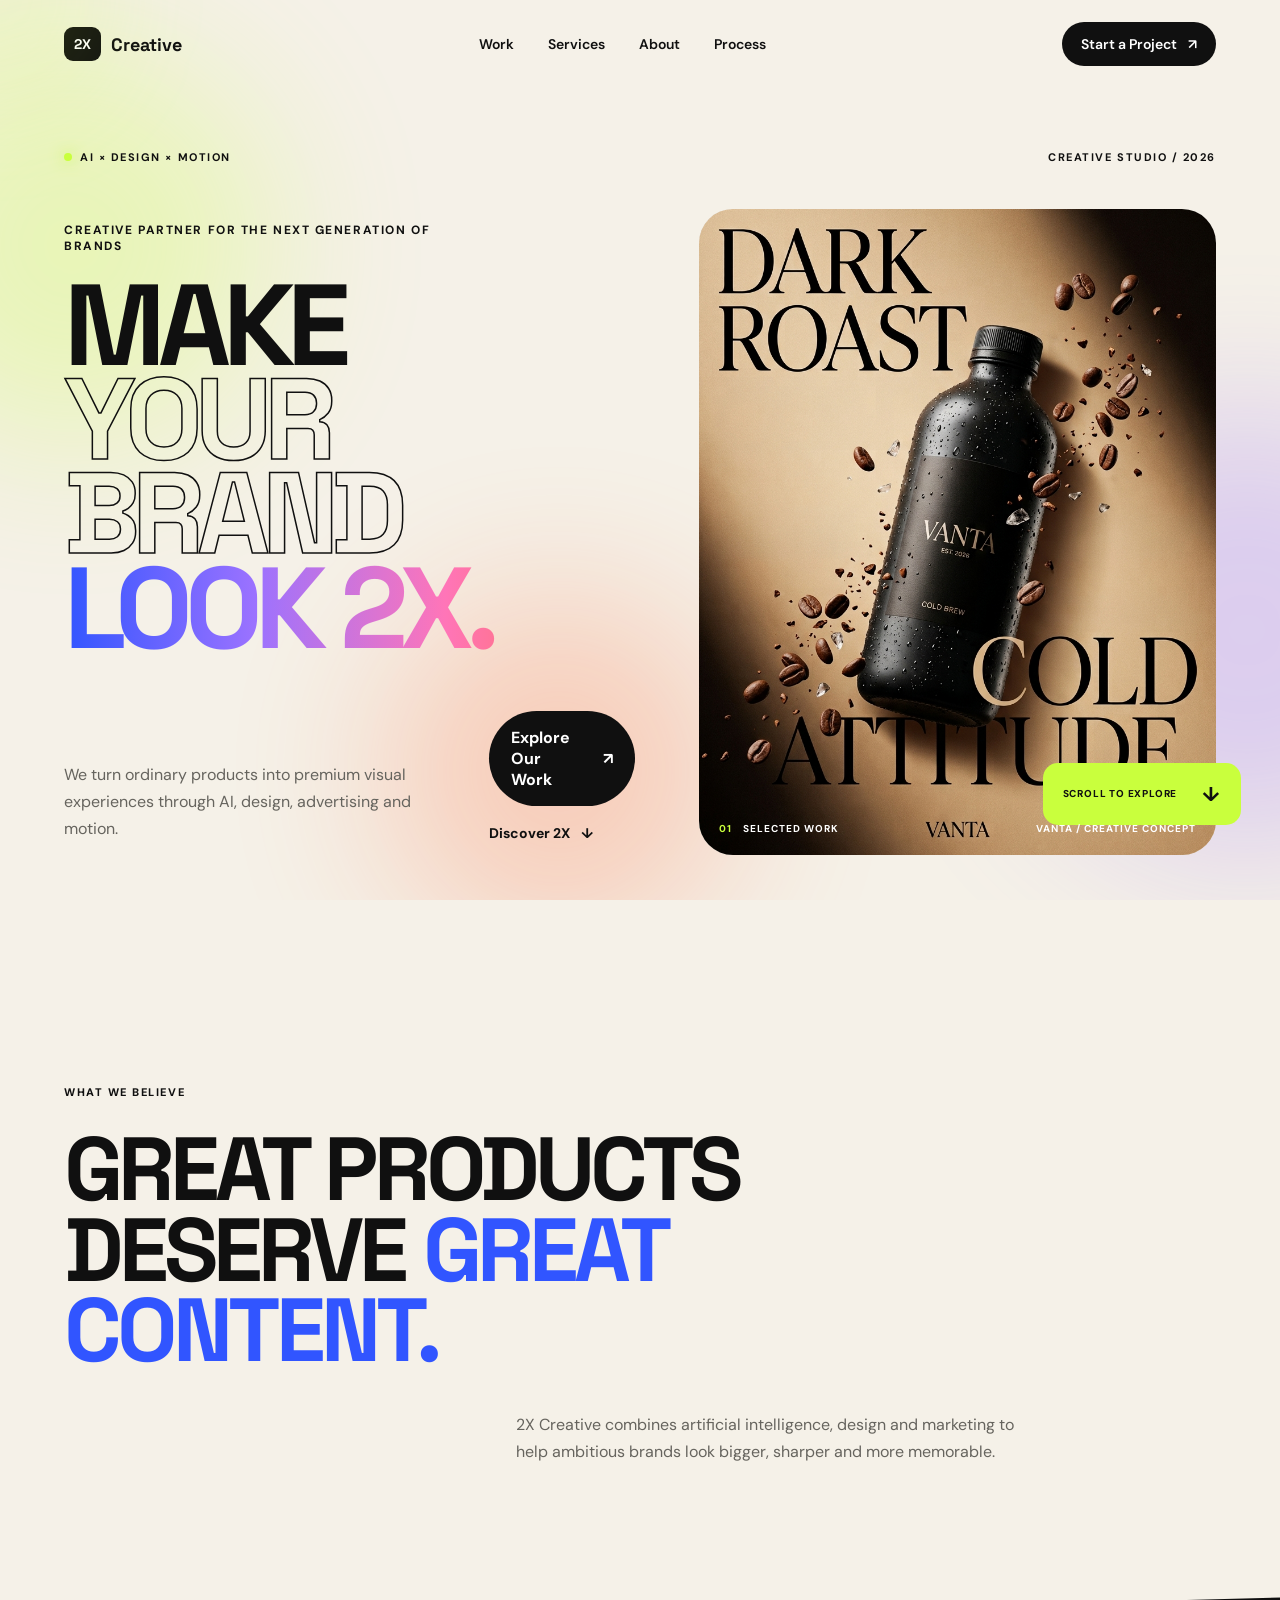
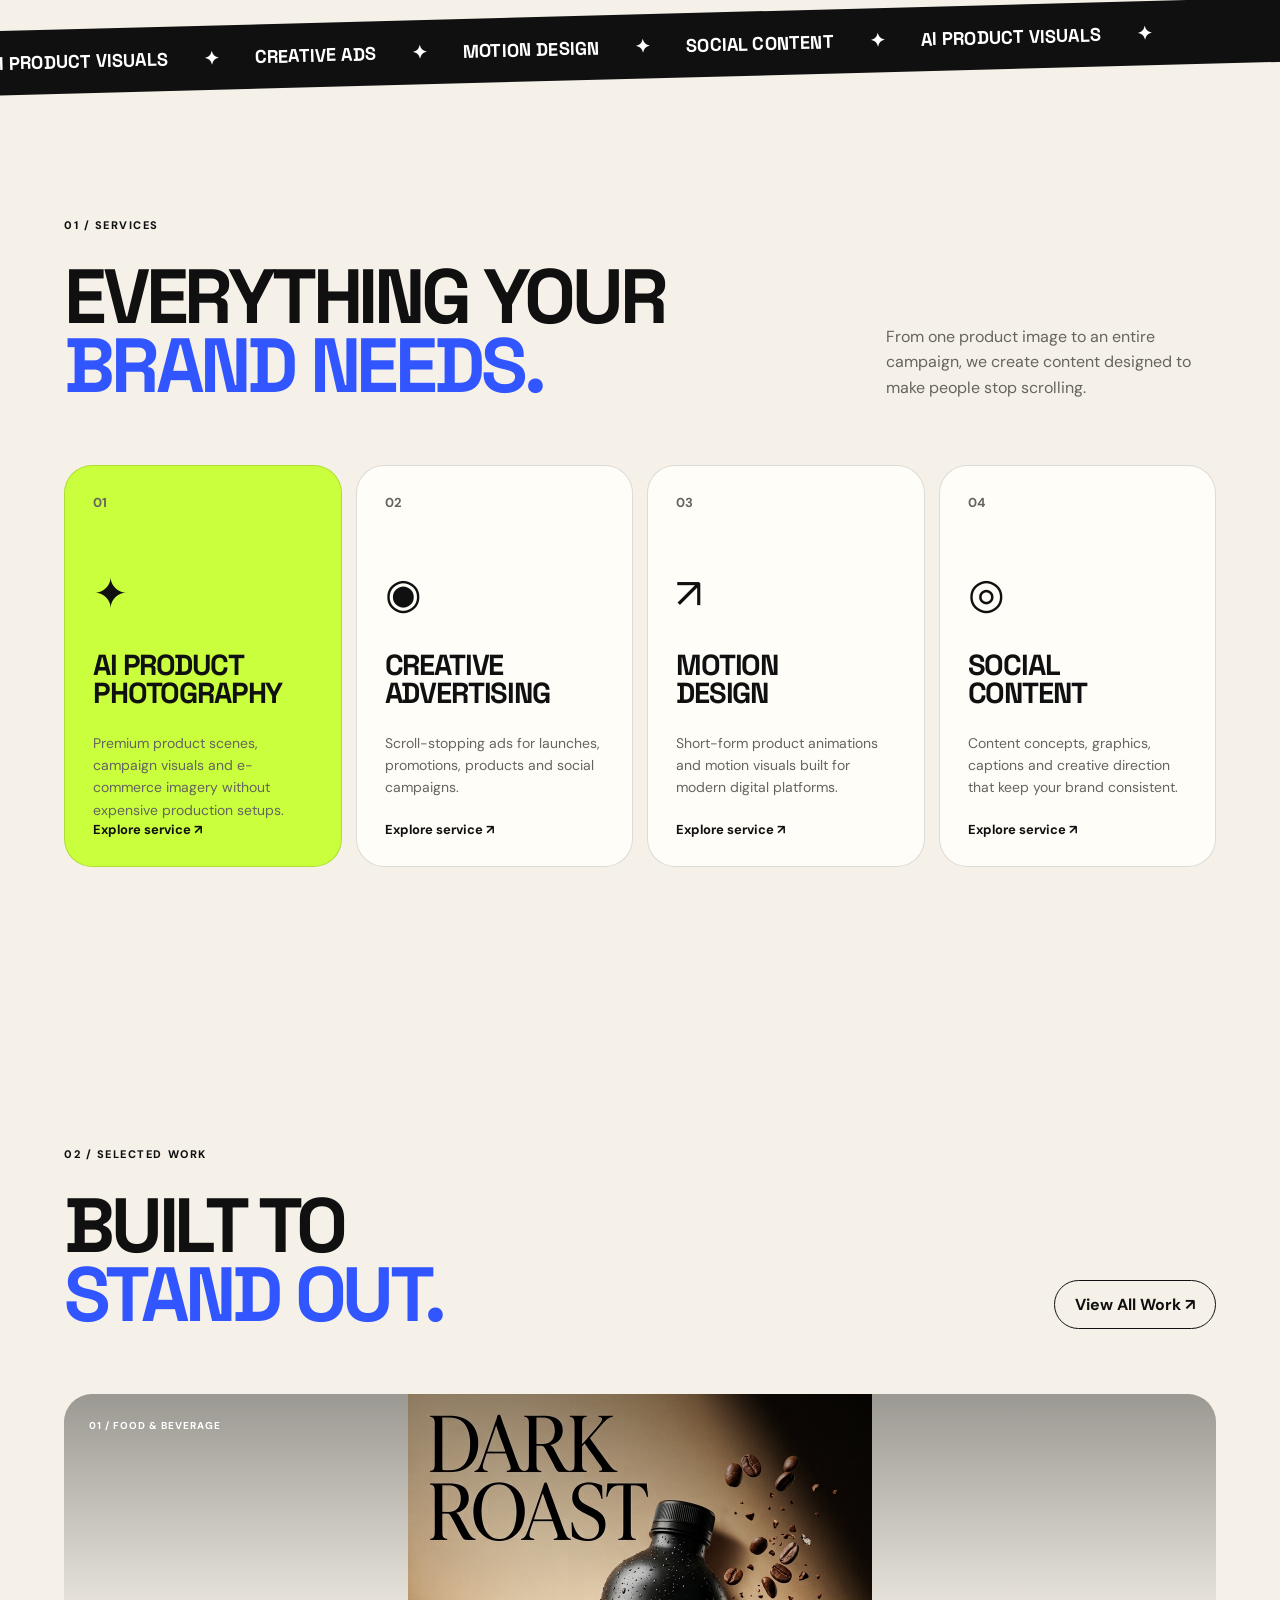
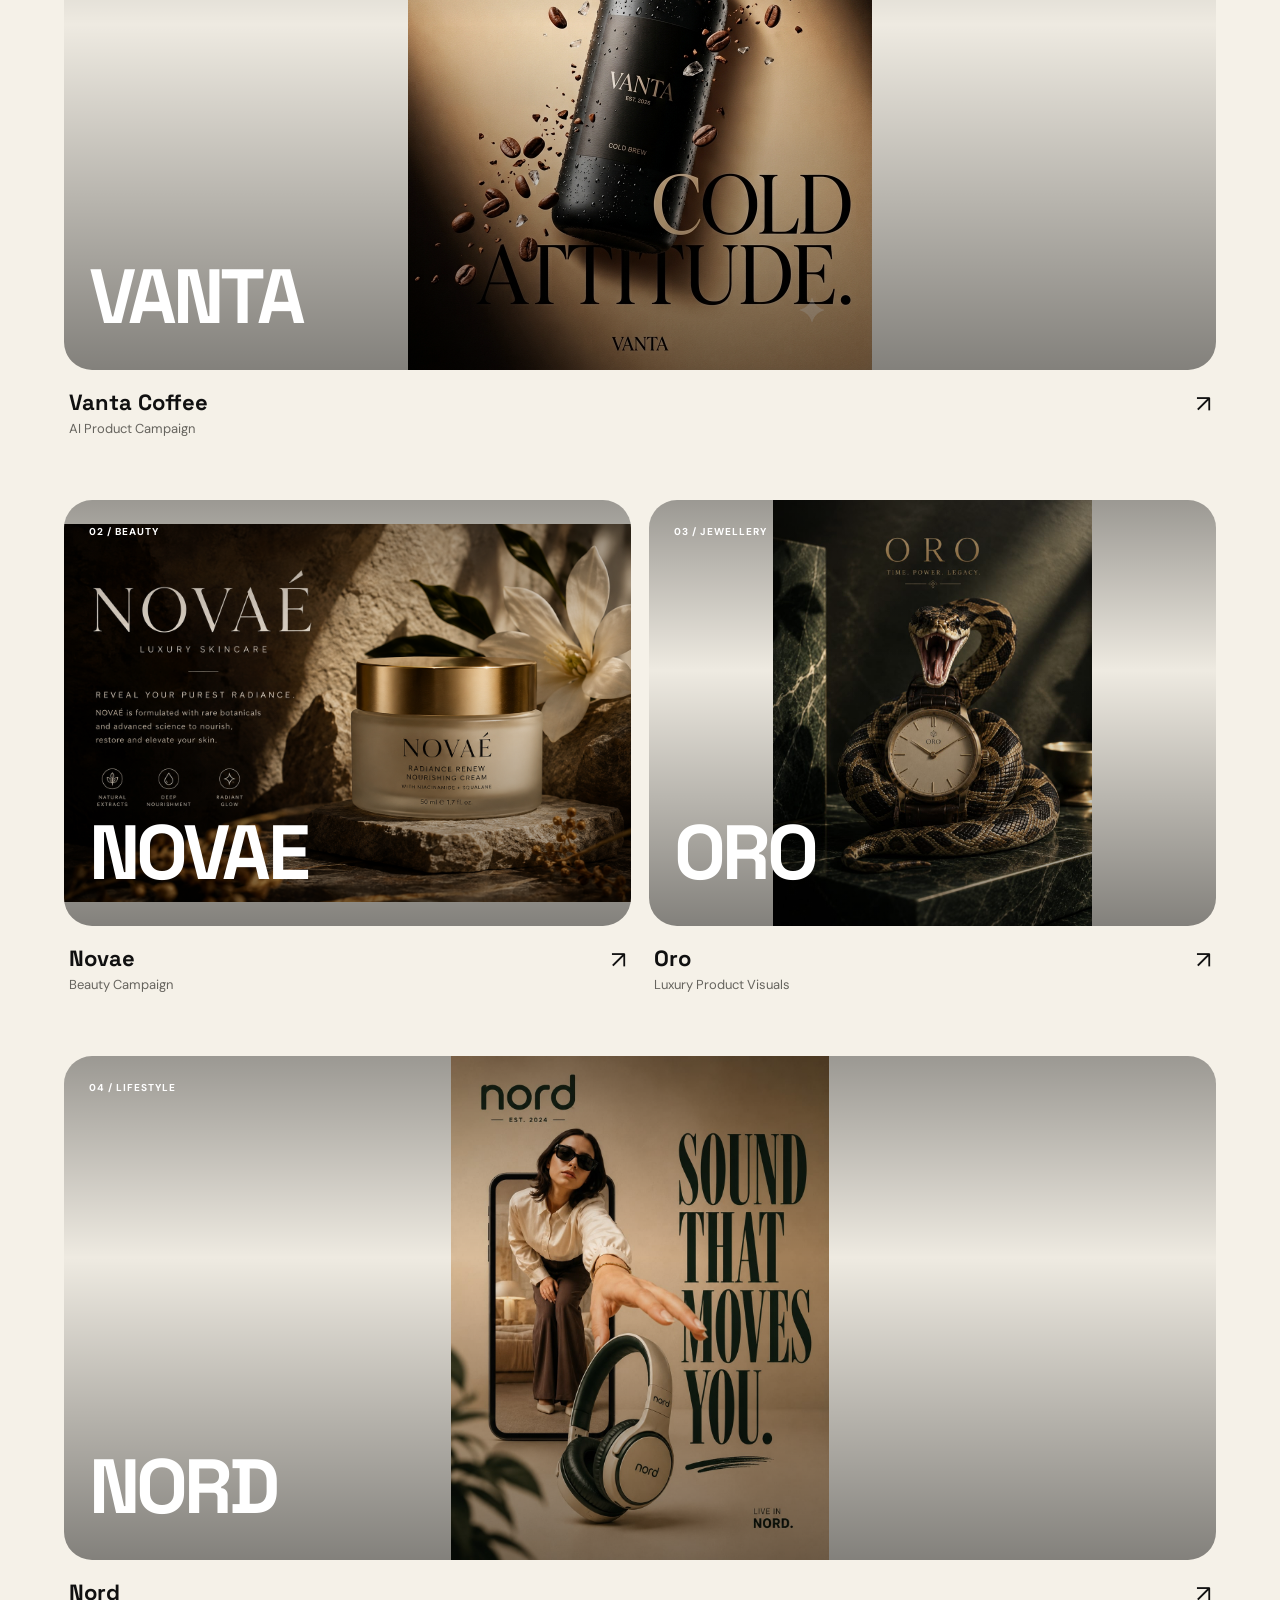
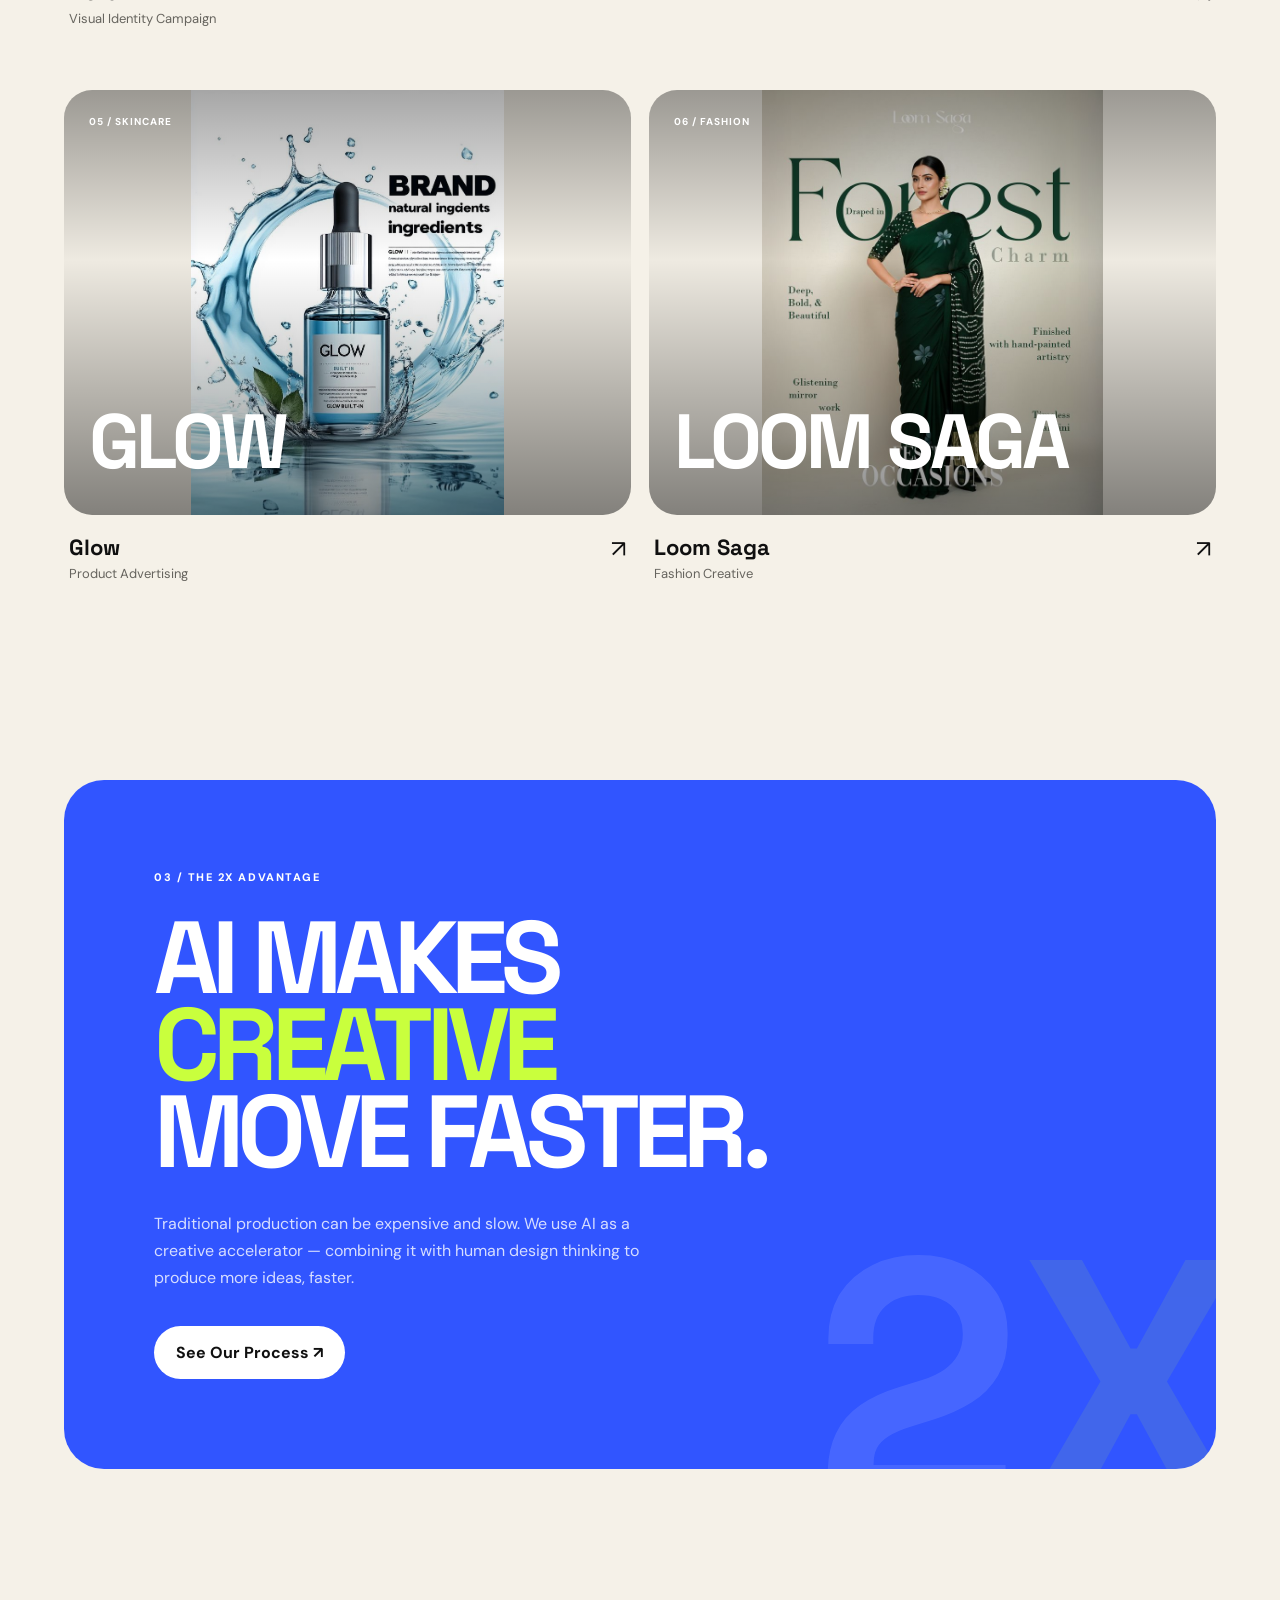
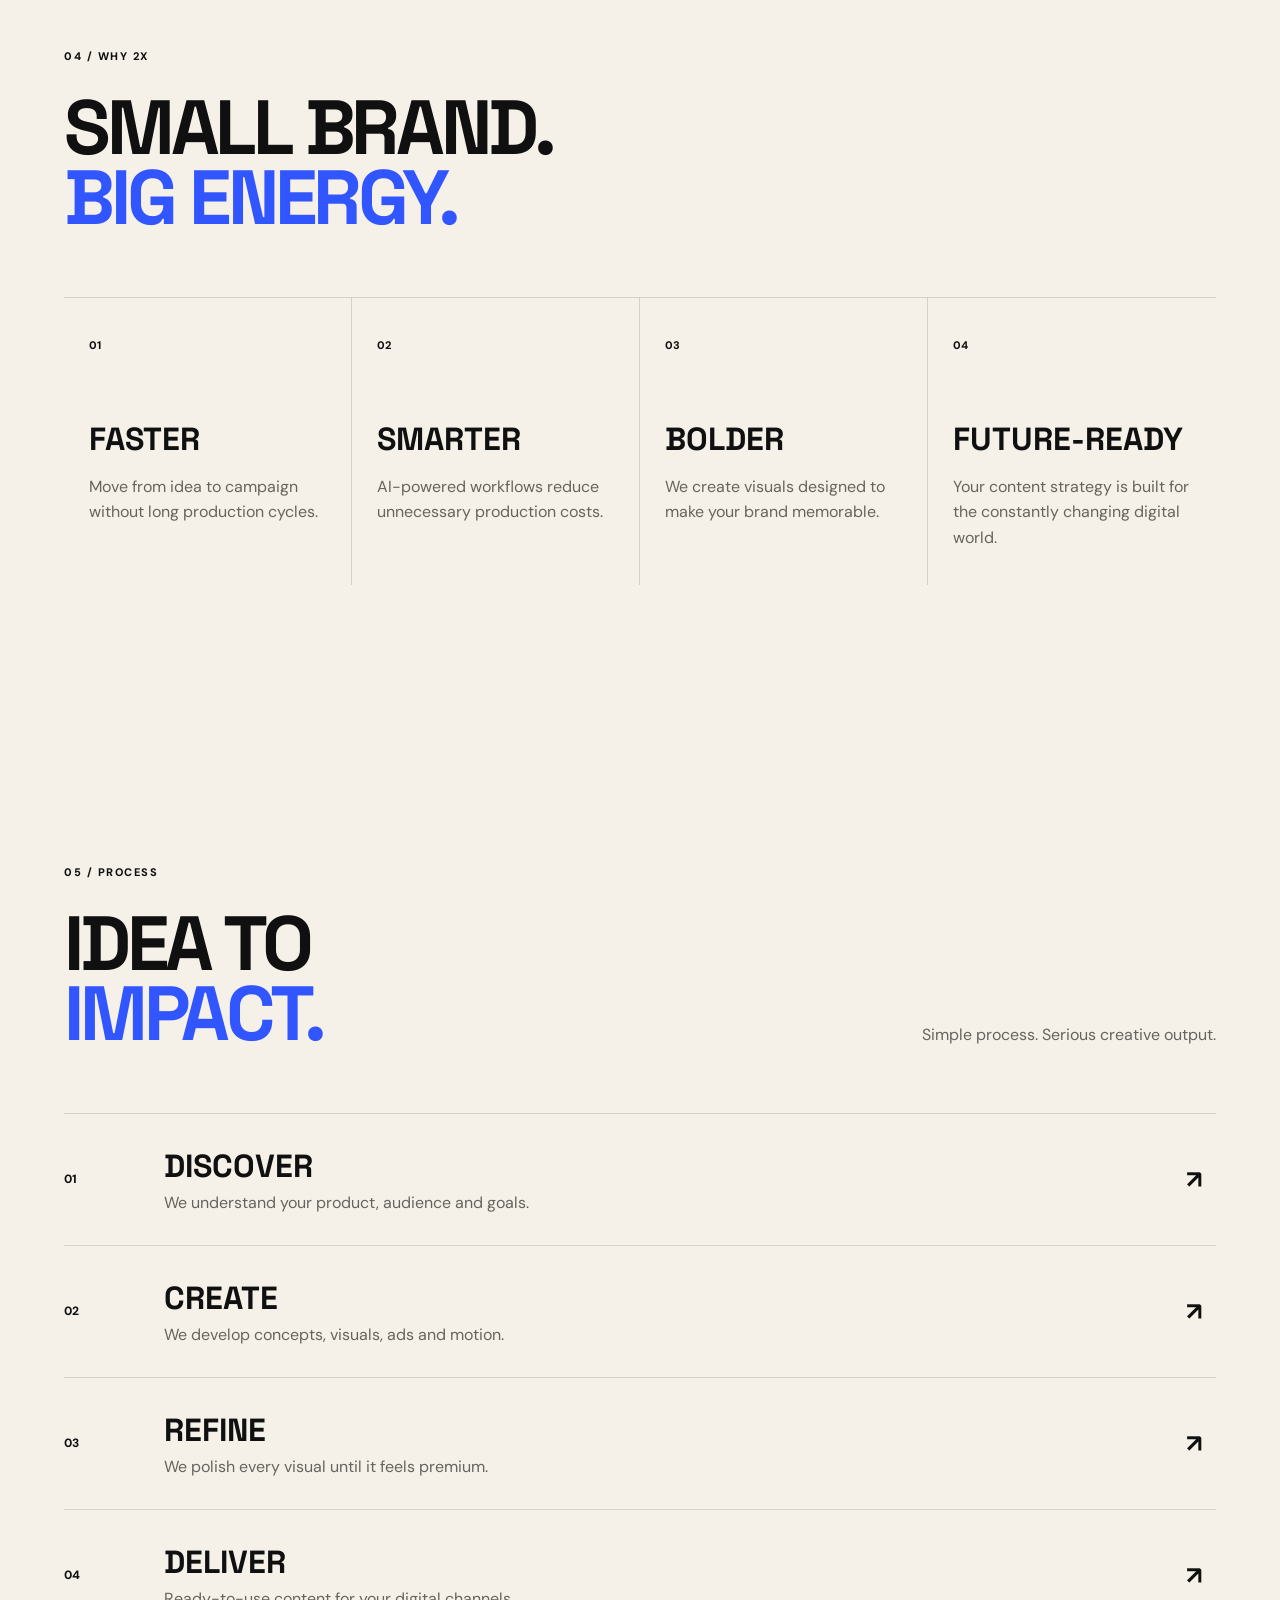
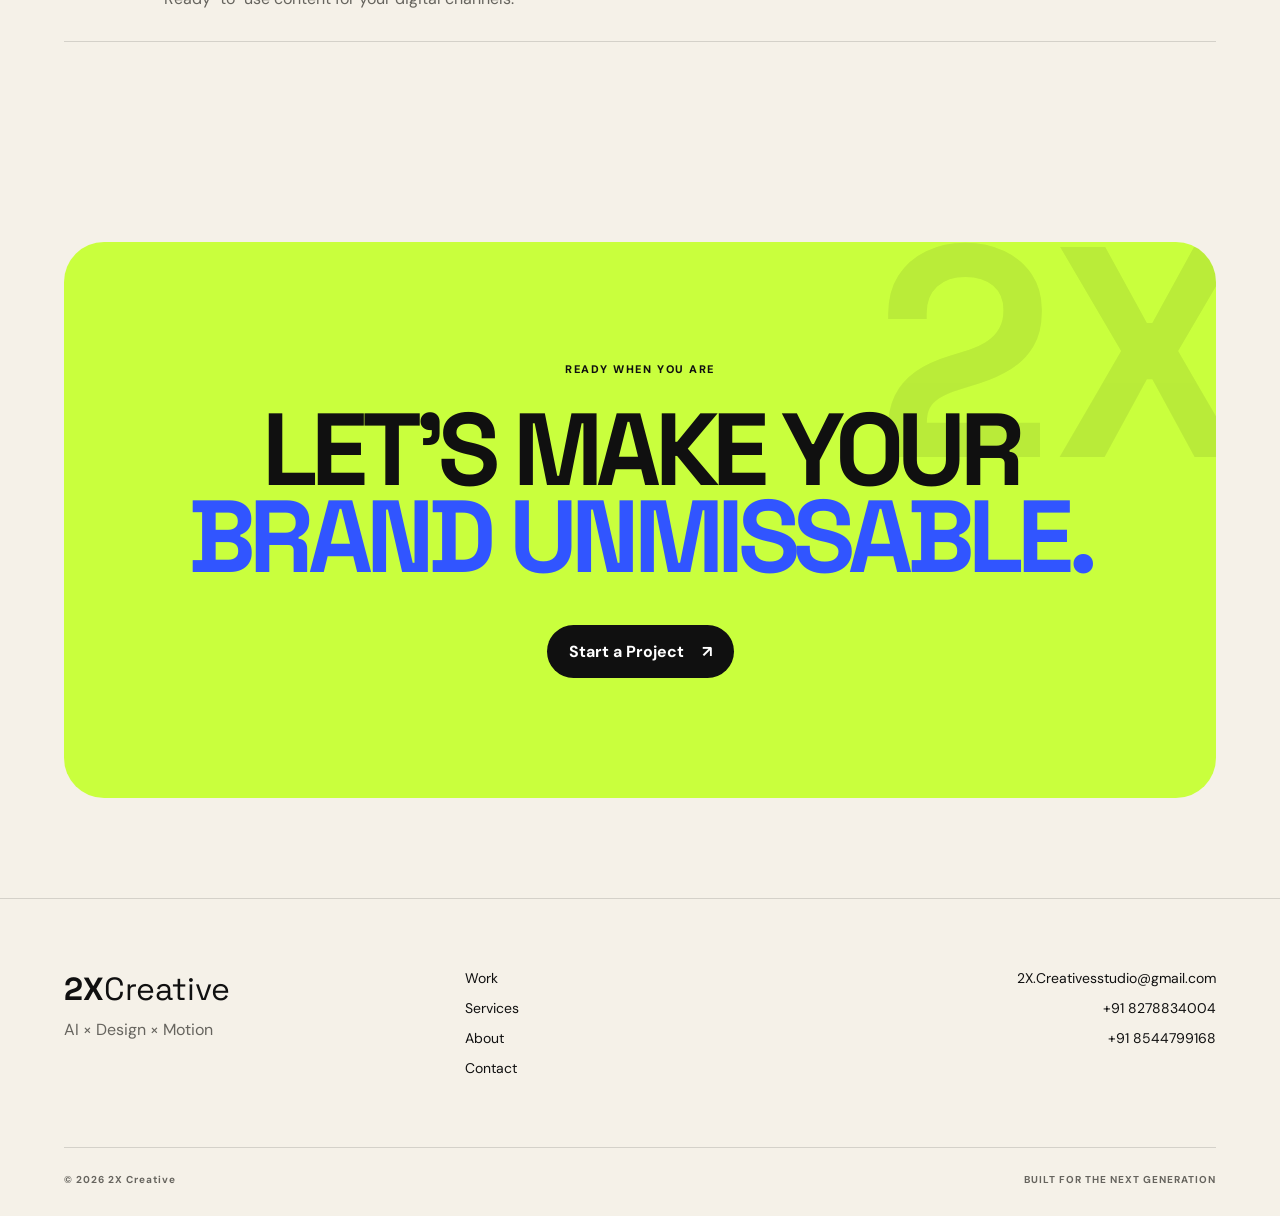
==== commit 81ab7b8a: "Add Google Search Console verification" ====
--- a/index.html
+++ b/index.html
@@ -1,6 +1,7 @@
 <!DOCTYPE html>
 <html lang="en">
 <head>
+   <meta name="google-site-verification" content="paL6HZcwll6VGxbIEkYoNDpBROEu5Il5LwtCce_BXIw" /> 
     <meta charset="UTF-8">
     <meta name="viewport" content="width=device-width, initial-scale=1.0">
 
@@ -817,6 +818,9 @@
             <a href="tel:8278834004">
                 +91 8278834004
             </a>
+            <a href="tel:8544799168">
+                +91 8544799168
+            </a>
 
         </div>
 
